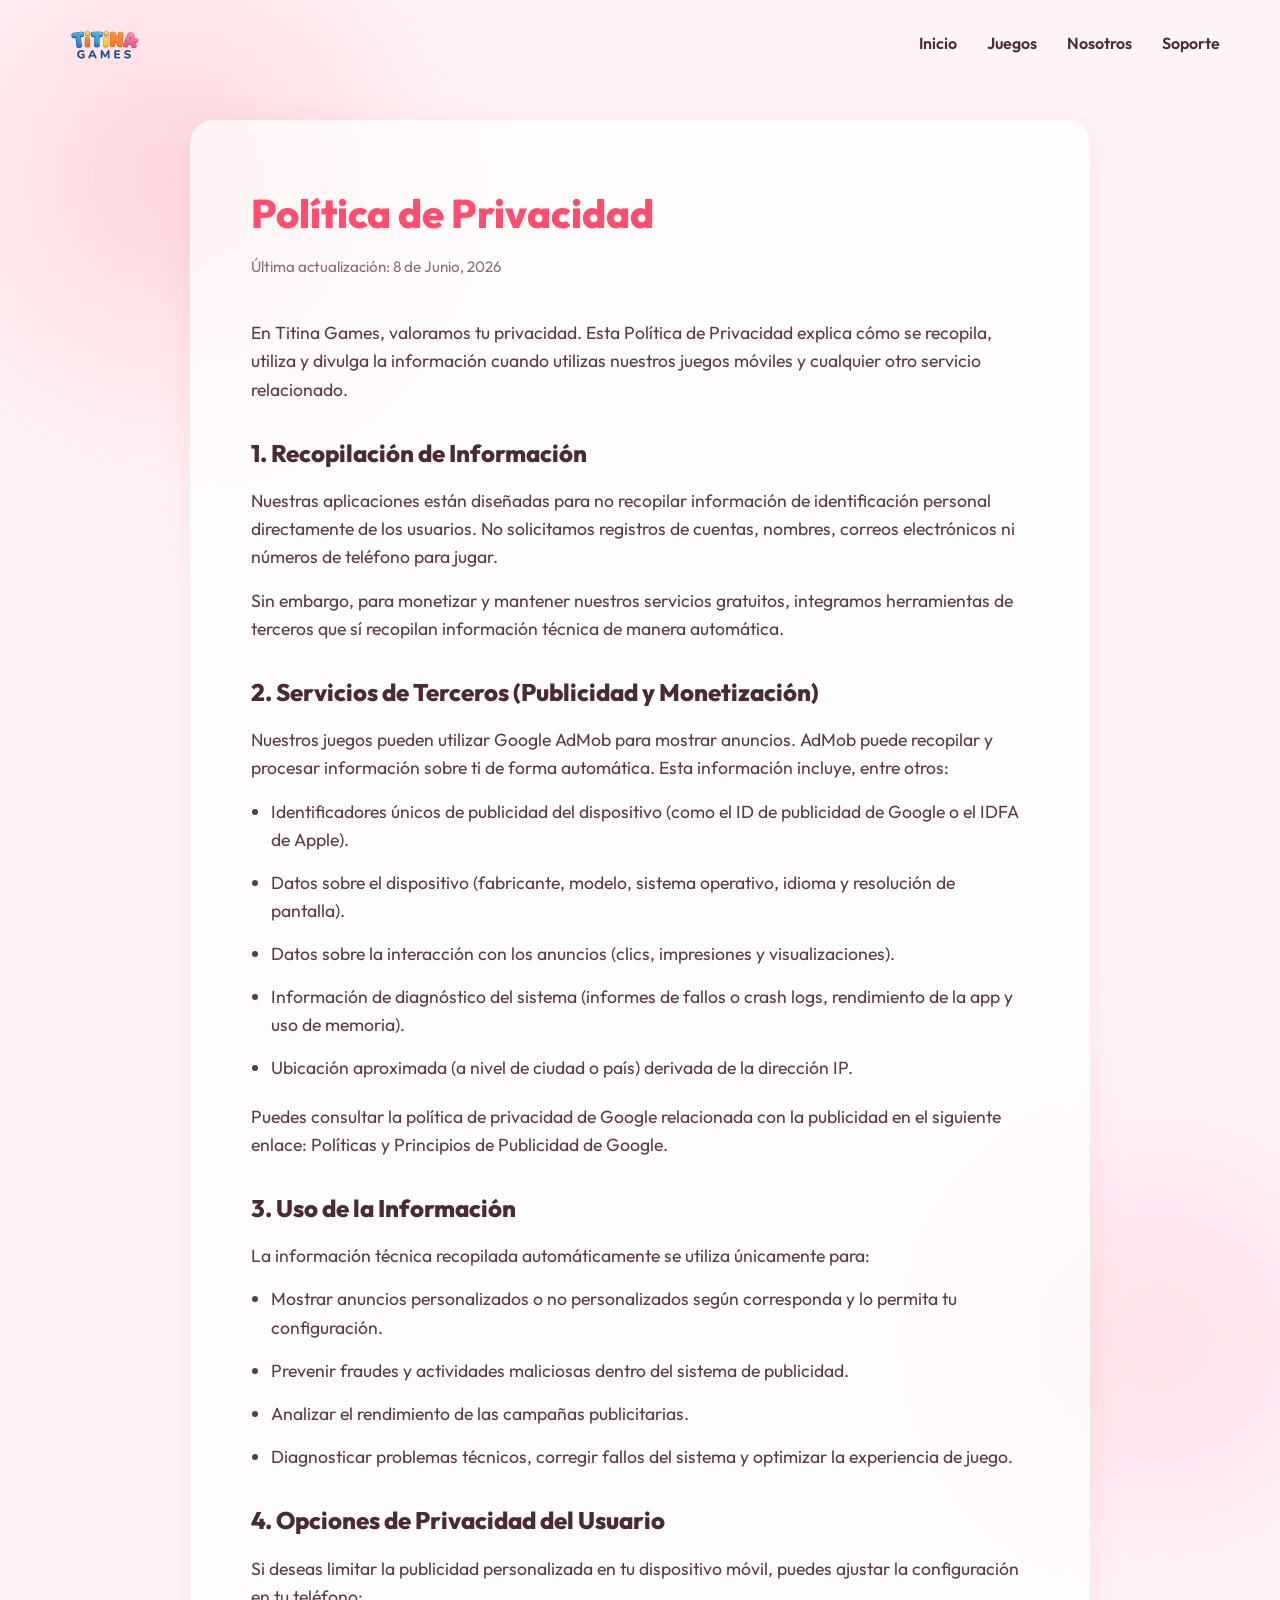
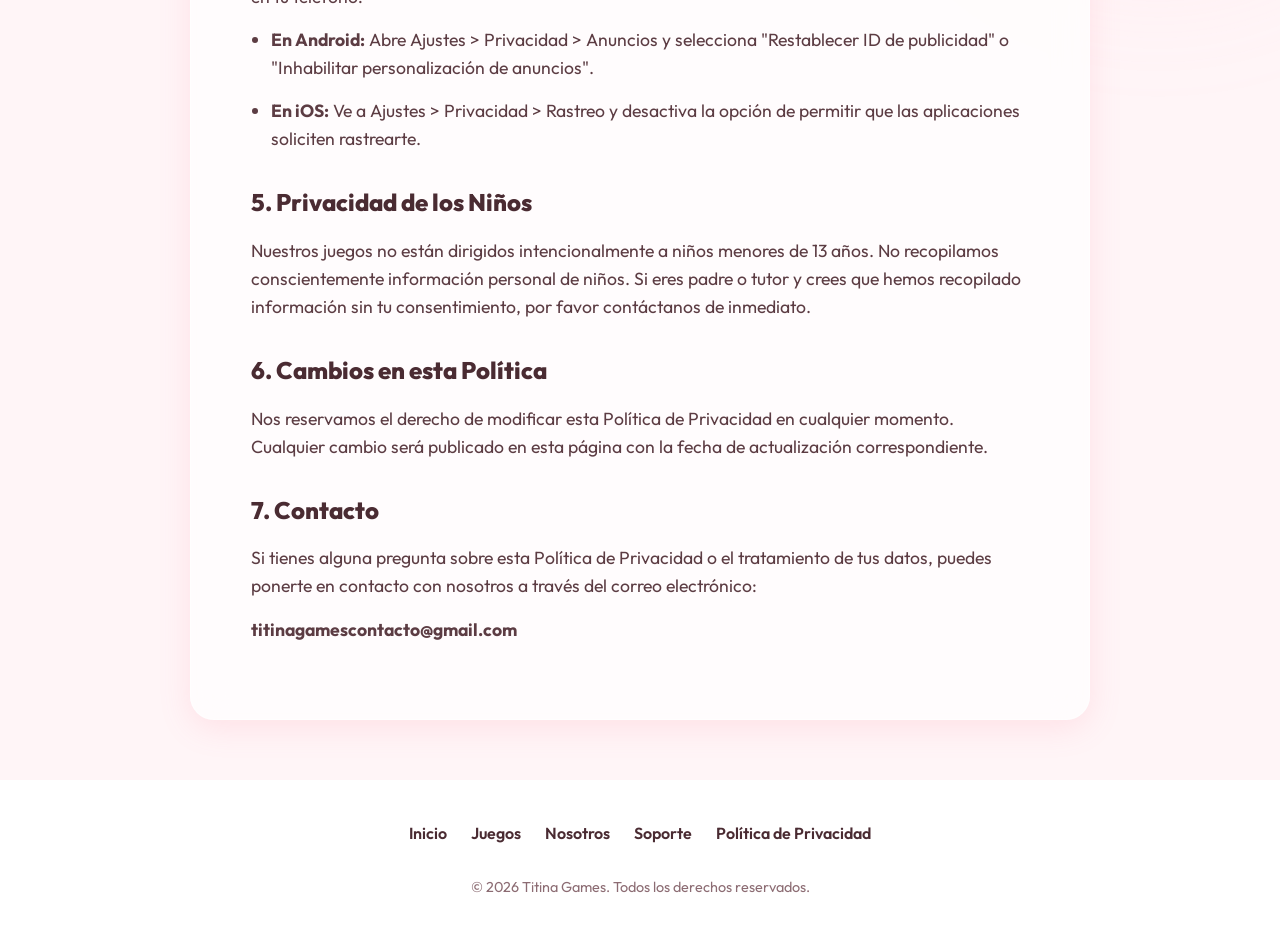
==== privacidad.html @ bc48d3d5 "Add files via upload" ====
<!DOCTYPE html>
<html lang="es">
<head>
    <meta charset="UTF-8">
    <meta name="viewport" content="width=device-width, initial-scale=1.0">
    <title>Política de Privacidad - Titina Games</title>
    
    <link rel="stylesheet" href="style.css">
    <link href="https://fonts.googleapis.com/css2?family=Outfit:wght@300;400;600;800&display=swap" rel="stylesheet">
    <style>
        .privacy-content {
            background: var(--color-glass);
            backdrop-filter: blur(16px);
            border: 1px solid var(--color-glass-border);
            padding: 60px;
            border-radius: var(--border-radius);
            box-shadow: var(--shadow-soft);
            max-width: 900px;
            margin: 120px auto 60px;
        }
        .privacy-title {
            font-size: 2.5rem;
            color: var(--color-primary-hover);
            margin-bottom: 10px;
            font-weight: 800;
        }
        .privacy-date {
            color: #8c6c73;
            margin-bottom: 40px;
            font-size: 0.95rem;
        }
        .privacy-text h3 {
            font-size: 1.5rem;
            color: var(--color-text);
            margin: 30px 0 15px;
            font-weight: 800;
        }
        .privacy-text p, .privacy-text li {
            color: #5c3c43;
            margin-bottom: 15px;
            font-size: 1.1rem;
            line-height: 1.6;
        }
        .privacy-text ul {
            padding-left: 20px;
            margin-bottom: 20px;
        }
    </style>
</head>
<body>
    <div class="bg-glow bg-glow-1"></div>
    <div class="bg-glow bg-glow-2"></div>

    <header>
        <div class="container">
            <nav>
                <div class="logo-container">
                    <img src="assets/logo.png" alt="Titina Games Logo" class="logo-img">
                </div>
                <ul class="nav-links">
                    <li><a href="index.html#inicio">Inicio</a></li>
                    <li><a href="index.html#games">Juegos</a></li>
                    <li><a href="index.html#about">Nosotros</a></li>
                    <li><a href="index.html#contact">Soporte</a></li>
                </ul>
            </nav>
        </div>
    </header>

    <main class="container">
        <div class="privacy-content">
            <h1 class="privacy-title">Política de Privacidad</h1>
            <p class="privacy-date">Última actualización: 8 de Junio, 2026</p>
            
            <div class="privacy-text">
                <p>En Titina Games, valoramos tu privacidad. Esta Política de Privacidad explica cómo se recopila, utiliza y divulga la información cuando utilizas nuestros juegos móviles y cualquier otro servicio relacionado.</p>

                <h3>1. Recopilación de Información</h3>
                <p>Nuestras aplicaciones están diseñadas para no recopilar información de identificación personal directamente de los usuarios. No solicitamos registros de cuentas, nombres, correos electrónicos ni números de teléfono para jugar.</p>
                <p>Sin embargo, para monetizar y mantener nuestros servicios gratuitos, integramos herramientas de terceros que sí recopilan información técnica de manera automática.</p>

                <h3>2. Servicios de Terceros (Publicidad y Monetización)</h3>
                <p>Nuestros juegos pueden utilizar Google AdMob para mostrar anuncios. AdMob puede recopilar y procesar información sobre ti de forma automática. Esta información incluye, entre otros:</p>
                <ul>
                    <li>Identificadores únicos de publicidad del dispositivo (como el ID de publicidad de Google o el IDFA de Apple).</li>
                    <li>Datos sobre el dispositivo (fabricante, modelo, sistema operativo, idioma y resolución de pantalla).</li>
                    <li>Datos sobre la interacción con los anuncios (clics, impresiones y visualizaciones).</li>
                    <li>Información de diagnóstico del sistema (informes de fallos o crash logs, rendimiento de la app y uso de memoria).</li>
                    <li>Ubicación aproximada (a nivel de ciudad o país) derivada de la dirección IP.</li>
                </ul>
                <p>Puedes consultar la política de privacidad de Google relacionada con la publicidad en el siguiente enlace: Políticas y Principios de Publicidad de Google.</p>

                <h3>3. Uso de la Información</h3>
                <p>La información técnica recopilada automáticamente se utiliza únicamente para:</p>
                <ul>
                    <li>Mostrar anuncios personalizados o no personalizados según corresponda y lo permita tu configuración.</li>
                    <li>Prevenir fraudes y actividades maliciosas dentro del sistema de publicidad.</li>
                    <li>Analizar el rendimiento de las campañas publicitarias.</li>
                    <li>Diagnosticar problemas técnicos, corregir fallos del sistema y optimizar la experiencia de juego.</li>
                </ul>

                <h3>4. Opciones de Privacidad del Usuario</h3>
                <p>Si deseas limitar la publicidad personalizada en tu dispositivo móvil, puedes ajustar la configuración en tu teléfono:</p>
                <ul>
                    <li><strong>En Android:</strong> Abre Ajustes > Privacidad > Anuncios y selecciona "Restablecer ID de publicidad" o "Inhabilitar personalización de anuncios".</li>
                    <li><strong>En iOS:</strong> Ve a Ajustes > Privacidad > Rastreo y desactiva la opción de permitir que las aplicaciones soliciten rastrearte.</li>
                </ul>

                <h3>5. Privacidad de los Niños</h3>
                <p>Nuestros juegos no están dirigidos intencionalmente a niños menores de 13 años. No recopilamos conscientemente información personal de niños. Si eres padre o tutor y crees que hemos recopilado información sin tu consentimiento, por favor contáctanos de inmediato.</p>

                <h3>6. Cambios en esta Política</h3>
                <p>Nos reservamos el derecho de modificar esta Política de Privacidad en cualquier momento. Cualquier cambio será publicado en esta página con la fecha de actualización correspondiente.</p>

                <h3>7. Contacto</h3>
                <p>Si tienes alguna pregunta sobre esta Política de Privacidad o el tratamiento de tus datos, puedes ponerte en contacto con nosotros a través del correo electrónico:</p>
                <p><strong>titinagamescontacto@gmail.com</strong></p>
            </div>
        </div>
    </main>

    <footer>
        <div class="container footer-content">
            <div class="footer-links">
                <a href="index.html#inicio">Inicio</a>
                <a href="index.html#games">Juegos</a>
                <a href="index.html#about">Nosotros</a>
                <a href="index.html#contact">Soporte</a>
                <a href="privacidad.html">Política de Privacidad</a>
            </div>
            <p>&copy; 2026 Titina Games. Todos los derechos reservados.</p>
        </div>
    </footer>
</body>
</html>
---- style.css ----
:root {
    --color-bg: #fff5f7;
    --color-text: #4a2b32;
    --color-primary: #ff758f;
    --color-primary-hover: #ff4d6d;
    --color-accent: #ffb3c1;
    --color-white: #ffffff;
    --color-glass: rgba(255, 255, 255, 0.7);
    --color-glass-border: rgba(255, 255, 255, 0.4);
    
    --shadow-soft: 0 8px 32px rgba(255, 117, 143, 0.15);
    --shadow-hover: 0 12px 48px rgba(255, 117, 143, 0.25);
    
    --transition: all 0.3s cubic-bezier(0.25, 0.8, 0.25, 1);
    --border-radius: 24px;
}

* {
    margin: 0;
    padding: 0;
    box-sizing: border-box;
}

body {
    font-family: 'Outfit', sans-serif;
    background-color: var(--color-bg);
    color: var(--color-text);
    line-height: 1.6;
    overflow-x: hidden;
    position: relative;
}

html {
    scroll-behavior: smooth;
}

/* Background glows */
.bg-glow {
    position: absolute;
    border-radius: 50%;
    filter: blur(80px);
    z-index: -1;
    opacity: 0.6;
}
.bg-glow-1 {
    width: 600px;
    height: 600px;
    background: radial-gradient(circle, #ffb3c1 0%, transparent 70%);
    top: -10%;
    left: -10%;
}
.bg-glow-2 {
    width: 500px;
    height: 500px;
    background: radial-gradient(circle, #ffc2d1 0%, transparent 70%);
    top: 40%;
    right: -10%;
}
.bg-glow-3 {
    width: 700px;
    height: 700px;
    background: radial-gradient(circle, #ffe5ec 0%, transparent 70%);
    bottom: -10%;
    left: 20%;
}

.container {
    max-width: 1200px;
    margin: 0 auto;
    padding: 0 20px;
}

/* Header */
header {
    position: fixed;
    top: 0;
    left: 0;
    width: 100%;
    padding: 20px 0;
    z-index: 1000;
    transition: var(--transition);
}

header.scrolled {
    background: rgba(255, 255, 255, 0.85);
    backdrop-filter: blur(12px);
    -webkit-backdrop-filter: blur(12px);
    box-shadow: 0 4px 30px rgba(0, 0, 0, 0.05);
    padding: 15px 0;
}

nav {
    display: flex;
    justify-content: space-between;
    align-items: center;
}

.logo-container {
    display: flex;
    align-items: center;
    gap: 12px;
}

.logo-img {
    width: auto;
    height: 48px;
    object-fit: contain;
}

.logo-text {
    font-size: 1.5rem;
    font-weight: 800;
    color: var(--color-primary-hover);
    letter-spacing: -0.5px;
}

.nav-links {
    display: flex;
    list-style: none;
    gap: 30px;
}

.nav-links a {
    text-decoration: none;
    color: var(--color-text);
    font-weight: 600;
    transition: var(--transition);
    position: relative;
}

.nav-links a:hover, .nav-links a.active {
    color: var(--color-primary);
}

.nav-links a::after {
    content: '';
    position: absolute;
    width: 0;
    height: 3px;
    bottom: -6px;
    left: 0;
    background: var(--color-primary);
    border-radius: 2px;
    transition: var(--transition);
}

.nav-links a:hover::after, .nav-links a.active::after {
    width: 100%;
}

/* Hero Section */
.hero {
    min-height: 100vh;
    display: flex;
    align-items: center;
    justify-content: center;
    text-align: center;
    padding-top: 80px;
}

.hero-title {
    font-size: 4.5rem;
    font-weight: 800;
    line-height: 1.1;
    margin-bottom: 24px;
    color: var(--color-text);
}

.highlight-text {
    background: linear-gradient(135deg, var(--color-primary-hover), var(--color-primary));
    -webkit-background-clip: text;
    -webkit-text-fill-color: transparent;
}

.hero-subtitle {
    font-size: 1.25rem;
    max-width: 600px;
    margin: 0 auto 40px;
    color: #6d4c53;
}

.btn-primary {
    display: inline-block;
    padding: 16px 40px;
    background: linear-gradient(135deg, var(--color-primary), var(--color-primary-hover));
    color: var(--color-white);
    text-decoration: none;
    font-weight: 800;
    font-size: 1.1rem;
    border-radius: 50px;
    box-shadow: 0 8px 24px rgba(255, 77, 109, 0.3);
    transition: var(--transition);
    border: 2px solid transparent;
}

.btn-primary:hover {
    transform: translateY(-3px);
    box-shadow: 0 12px 32px rgba(255, 77, 109, 0.4);
}

/* Sections Common */
section {
    padding: 100px 0;
}

.section-header {
    text-align: center;
    margin-bottom: 60px;
}

.section-title {
    font-size: 3rem;
    font-weight: 800;
    margin-bottom: 16px;
    color: var(--color-primary-hover);
}

.section-subtitle {
    font-size: 1.2rem;
    color: #6d4c53;
}

/* Game Card */
.game-card {
    background: var(--color-glass);
    backdrop-filter: blur(16px);
    -webkit-backdrop-filter: blur(16px);
    border: 1px solid var(--color-glass-border);
    border-radius: var(--border-radius);
    overflow: hidden;
    box-shadow: var(--shadow-soft);
    transition: var(--transition);
    max-width: 900px;
    margin: 0 auto;
}

.game-card:hover {
    transform: translateY(-10px);
    box-shadow: var(--shadow-hover);
}

.game-banner-wrapper {
    position: relative;
    width: 100%;
    height: 350px;
    overflow: hidden;
}

.game-banner {
    width: 100%;
    height: 100%;
    object-fit: cover;
    transition: transform 0.5s ease;
}

.game-card:hover .game-banner {
    transform: scale(1.05);
}

.game-banner-overlay {
    position: absolute;
    bottom: 0;
    left: 0;
    width: 100%;
    height: 50%;
    background: linear-gradient(to top, rgba(255, 245, 247, 1), transparent);
}

.game-card-content {
    padding: 40px;
    position: relative;
    top: -40px;
}

.game-header {
    display: flex;
    align-items: center;
    gap: 20px;
    margin-bottom: 24px;
}

.game-icon-img {
    width: 100px;
    height: 100px;
    border-radius: 24px;
    box-shadow: 0 10px 20px rgba(0,0,0,0.1);
    object-fit: cover;
    border: 4px solid var(--color-white);
}

.game-title {
    font-size: 2rem;
    font-weight: 800;
    color: var(--color-text);
}

.game-studio-label {
    display: inline-block;
    background: var(--color-accent);
    color: var(--color-white);
    padding: 4px 12px;
    border-radius: 20px;
    font-size: 0.85rem;
    font-weight: 600;
    margin-top: 8px;
}

.game-description {
    font-size: 1.1rem;
    color: #5c3c43;
    margin-bottom: 30px;
}

/* Coming Soon Badge */
.coming-soon-badge {
    position: absolute;
    top: 20px;
    right: 20px;
    background: linear-gradient(135deg, var(--color-primary-hover), var(--color-primary));
    color: var(--color-white);
    padding: 8px 20px;
    border-radius: 50px;
    font-weight: 800;
    font-size: 0.9rem;
    letter-spacing: 1px;
    box-shadow: 0 4px 15px rgba(255, 77, 109, 0.4);
    z-index: 10;
    animation: bounce 2s infinite;
}

@keyframes bounce {
    0%, 20%, 50%, 80%, 100% { transform: translateY(0); }
    40% { transform: translateY(-10px); }
    60% { transform: translateY(-5px); }
}

/* Coming Soon Info */
.coming-soon-info {
    margin-top: 20px;
    padding-top: 20px;
    border-top: 1px solid var(--color-glass-border);
}

.status-indicator {
    display: flex;
    align-items: center;
    gap: 10px;
    font-weight: 600;
    color: var(--color-primary-hover);
    margin-bottom: 15px;
    font-size: 1.1rem;
}

.pulse {
    display: block;
    width: 12px;
    height: 12px;
    background-color: #ff3366;
    border-radius: 50%;
    box-shadow: 0 0 0 0 rgba(255, 51, 102, 0.7);
    animation: pulse-animation 2s infinite;
}

@keyframes pulse-animation {
    0% { transform: scale(0.95); box-shadow: 0 0 0 0 rgba(255, 51, 102, 0.7); }
    70% { transform: scale(1); box-shadow: 0 0 0 10px rgba(255, 51, 102, 0); }
    100% { transform: scale(0.95); box-shadow: 0 0 0 0 rgba(255, 51, 102, 0); }
}

.progress-bar-container {
    width: 100%;
    height: 12px;
    background-color: rgba(255, 117, 143, 0.15);
    border-radius: 10px;
    overflow: hidden;
}

.progress-bar {
    height: 100%;
    width: 65%; /* Representing development progress */
    background: linear-gradient(90deg, var(--color-primary), #ff99ac);
    border-radius: 10px;
    position: relative;
    overflow: hidden;
}

.progress-bar::after {
    content: '';
    position: absolute;
    top: 0;
    left: 0;
    bottom: 0;
    right: 0;
    background: linear-gradient(
        45deg,
        rgba(255, 255, 255, 0.2) 25%,
        transparent 25%,
        transparent 50%,
        rgba(255, 255, 255, 0.2) 50%,
        rgba(255, 255, 255, 0.2) 75%,
        transparent 75%,
        transparent
    );
    background-size: 20px 20px;
    animation: progress-stripes 2s linear infinite;
}

@keyframes progress-stripes {
    from { background-position: 20px 0; }
    to { background-position: 0 0; }
}

/* About Section */
.about-content {
    background: var(--color-glass);
    backdrop-filter: blur(16px);
    border: 1px solid var(--color-glass-border);
    padding: 60px;
    border-radius: var(--border-radius);
    text-align: center;
    max-width: 800px;
    margin: 0 auto;
    box-shadow: var(--shadow-soft);
}

.about-text {
    font-size: 1.2rem;
    color: #5c3c43;
}

.about-logo-wrapper {
    margin-bottom: 24px;
}

.about-logo {
    height: 80px;
    width: auto;
    object-fit: contain;
}

.stats-divider {
    height: 1px;
    background: var(--color-glass-border);
    margin: 40px 0;
    width: 100%;
}

.stats-container {
    display: flex;
    justify-content: space-around;
    align-items: center;
    flex-wrap: wrap;
    gap: 30px;
}

.stat-item {
    display: flex;
    flex-direction: column;
    align-items: center;
    gap: 8px;
}

.stat-number {
    font-size: 3.5rem;
    font-weight: 800;
    color: var(--color-primary);
    line-height: 1;
}

.stat-label {
    font-size: 0.85rem;
    font-weight: 600;
    color: var(--color-text);
    letter-spacing: 1px;
    text-transform: uppercase;
}

/* Contact Section */
.contact-card {
    background: #110a14;
    color: #ffffff;
    border: 1px solid rgba(255, 255, 255, 0.1);
    padding: 60px;
    border-radius: var(--border-radius);
    text-align: center;
    max-width: 800px;
    margin: 0 auto;
    box-shadow: 0 20px 40px rgba(0, 0, 0, 0.2);
}

.contact-title {
    font-size: 2.5rem;
    font-weight: 800;
    margin-bottom: 20px;
    color: #ffffff;
}

.contact-text {
    font-size: 1.1rem;
    color: rgba(255, 255, 255, 0.7);
    margin-bottom: 40px;
    max-width: 600px;
    margin-left: auto;
    margin-right: auto;
}

.contact-btn {
    display: inline-flex;
    align-items: center;
    justify-content: center;
    gap: 12px;
    padding: 16px 32px;
    background: rgba(255, 255, 255, 0.05);
    border: 1px solid rgba(255, 255, 255, 0.1);
    color: #ffffff;
    text-decoration: none;
    border-radius: 12px;
    font-weight: 600;
    font-size: 1.1rem;
    transition: var(--transition);
}

.contact-btn:hover {
    background: rgba(255, 255, 255, 0.1);
    border-color: rgba(255, 255, 255, 0.2);
    transform: translateY(-2px);
}

.mail-icon {
    color: var(--color-primary);
}

/* Footer */
footer {
    background: var(--color-white);
    padding: 40px 0;
    border-top: 1px solid var(--color-glass-border);
}

.footer-content {
    display: flex;
    flex-direction: column;
    justify-content: center;
    align-items: center;
    gap: 30px;
}

.footer-links {
    display: flex;
    gap: 24px;
    flex-wrap: wrap;
    justify-content: center;
}

.footer-links a {
    color: var(--color-text);
    text-decoration: none;
    font-weight: 600;
    transition: var(--transition);
}

.footer-links a:hover {
    color: var(--color-primary);
}

footer p {
    color: #8c6c73;
    font-size: 0.9rem;
}

/* Responsive */
@media (max-width: 768px) {
    .hero-title {
        font-size: 3rem;
    }
    
    .nav-links {
        display: none; /* In a real app, add a hamburger menu */
    }
    
    .game-banner-wrapper {
        height: 200px;
    }
    
    .game-card-content {
        padding: 20px;
        top: -20px;
    }
    
    .game-icon-img {
        width: 80px;
        height: 80px;
    }
    
    .game-title {
        font-size: 1.5rem;
    }
    
    .store-buttons {
        flex-direction: column;
    }
}
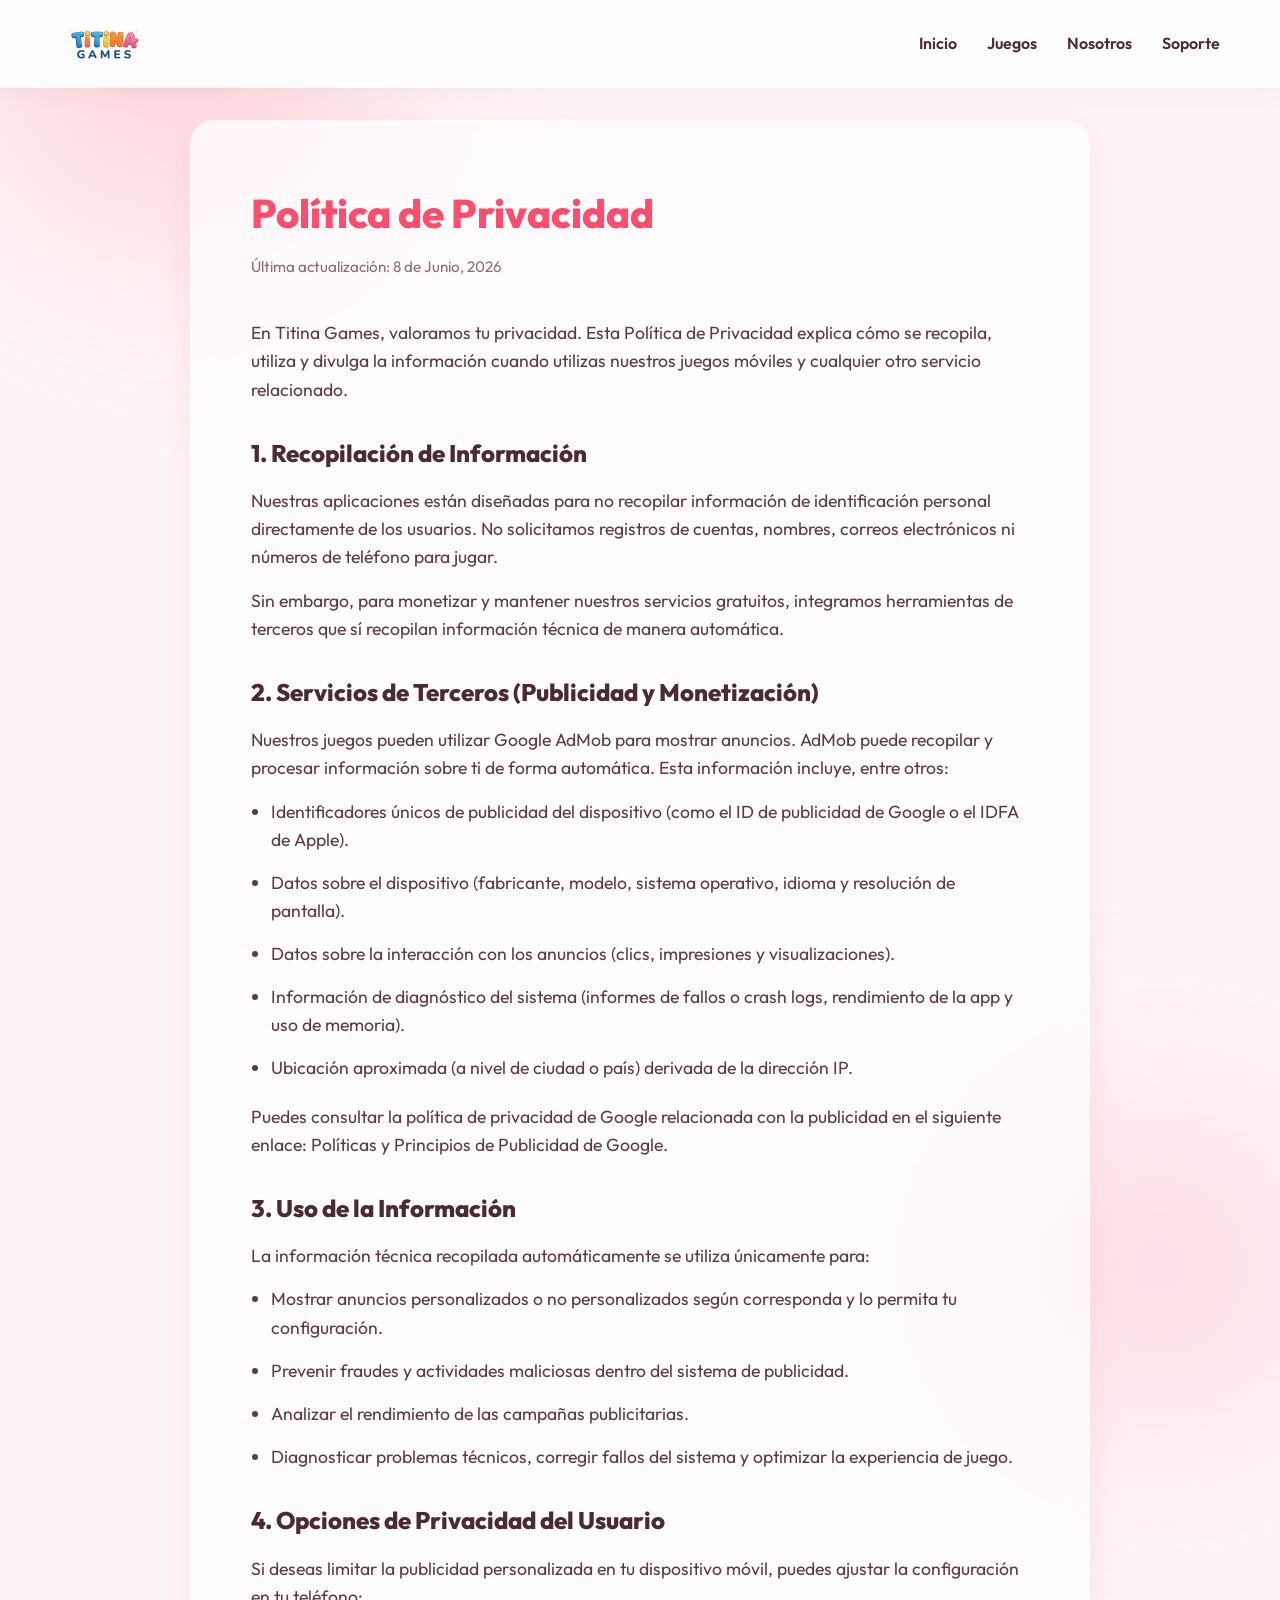
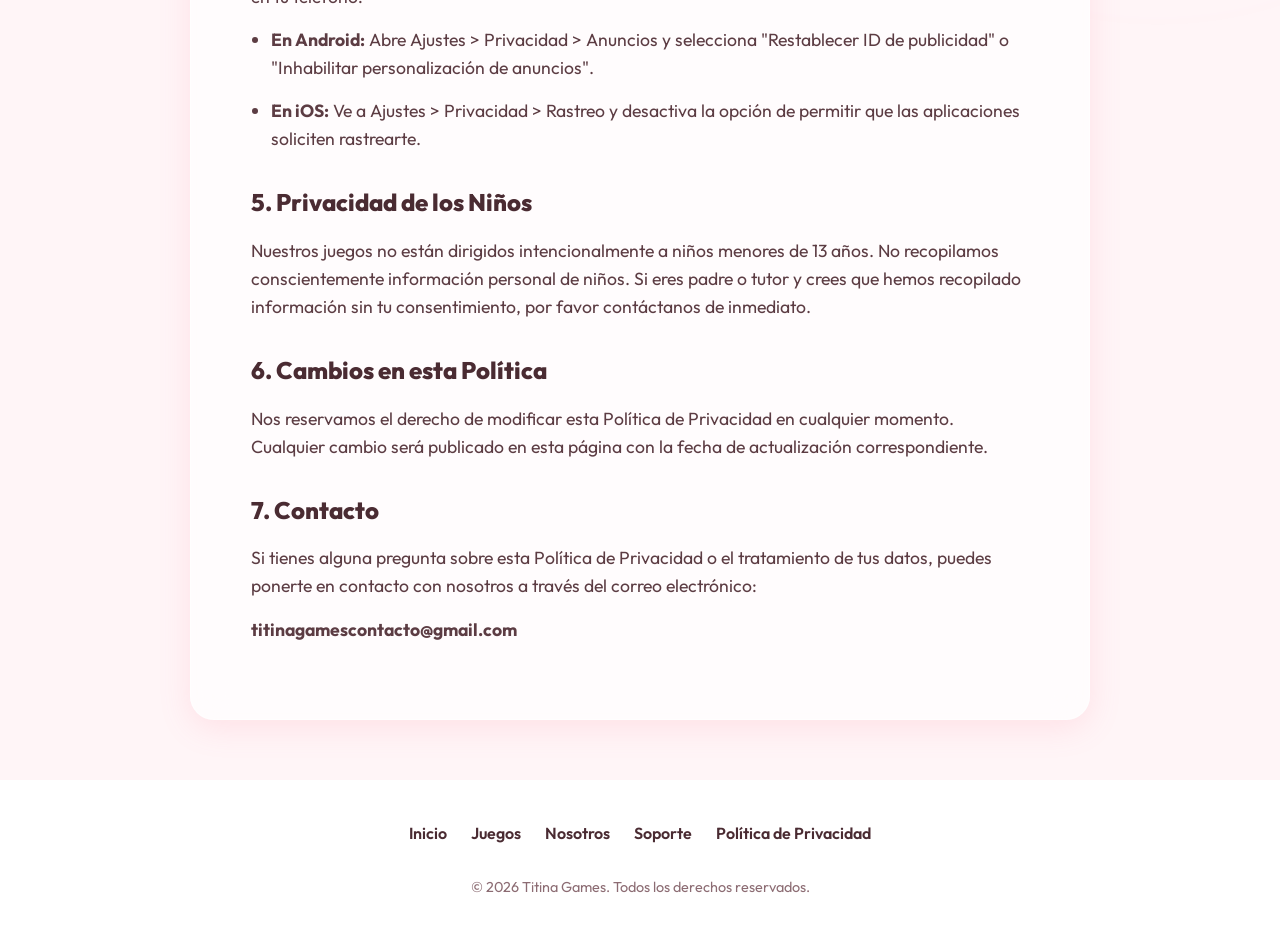
==== commit 16c7b2e5: "Add files via upload" ====
--- a/privacidad.html
+++ b/privacidad.html
@@ -5,7 +5,7 @@
     <meta name="viewport" content="width=device-width, initial-scale=1.0">
     <title>Política de Privacidad - Titina Games</title>
     
-    <link rel="stylesheet" href="style.css">
+    <link rel="stylesheet" href="style.css?v=1.7">
     <link href="https://fonts.googleapis.com/css2?family=Outfit:wght@300;400;600;800&display=swap" rel="stylesheet">
     <style>
         .privacy-content {
@@ -45,11 +45,51 @@
             padding-left: 20px;
             margin-bottom: 20px;
         }
+        @media (max-width: 768px) {
+            .privacy-content {
+                padding: 40px 24px;
+                margin: 100px auto 40px;
+            }
+            .privacy-title {
+                font-size: 2rem;
+            }
+            .privacy-text h3 {
+                font-size: 1.3rem;
+                margin: 24px 0 12px;
+            }
+            .privacy-text p, .privacy-text li {
+                font-size: 1rem;
+            }
+        }
+        @media (max-width: 480px) {
+            .privacy-content {
+                padding: 30px 16px;
+                margin: 90px auto 30px;
+            }
+            .privacy-title {
+                font-size: 1.7rem;
+            }
+        }
+
+        /* Asegurar que la cabecera fija tenga fondo desde el inicio para evitar superposiciones con el texto al deslizar */
+        header {
+            position: fixed !important;
+            background: rgba(255, 255, 255, 0.9) !important;
+            backdrop-filter: blur(12px) !important;
+            -webkit-backdrop-filter: blur(12px) !important;
+            box-shadow: 0 4px 30px rgba(0, 0, 0, 0.05) !important;
+        }
+        header.scrolled {
+            background: rgba(255, 255, 255, 0.9) !important;
+            box-shadow: 0 4px 30px rgba(0, 0, 0, 0.08) !important;
+        }
     </style>
 </head>
 <body>
-    <div class="bg-glow bg-glow-1"></div>
-    <div class="bg-glow bg-glow-2"></div>
+    <div class="bg-wrapper">
+        <div class="bg-glow bg-glow-1"></div>
+        <div class="bg-glow bg-glow-2"></div>
+    </div>
 
     <header>
         <div class="container">
@@ -57,6 +97,11 @@
                 <div class="logo-container">
                     <img src="assets/logo.png" alt="Titina Games Logo" class="logo-img">
                 </div>
+                <button class="menu-toggle" id="mobile-menu-toggle" aria-label="Abrir menú de navegación">
+                    <span class="bar"></span>
+                    <span class="bar"></span>
+                    <span class="bar"></span>
+                </button>
                 <ul class="nav-links">
                     <li><a href="index.html#inicio">Inicio</a></li>
                     <li><a href="index.html#games">Juegos</a></li>
@@ -131,5 +176,7 @@
             <p>&copy; 2026 Titina Games. Todos los derechos reservados.</p>
         </div>
     </footer>
+
+    <script src="script.js?v=1.7"></script>
 </body>
 </html>
--- a/style.css
+++ b/style.css
@@ -26,15 +26,27 @@
     background-color: var(--color-bg);
     color: var(--color-text);
     line-height: 1.6;
+    position: relative;
     overflow-x: hidden;
-    position: relative;
 }
 
 html {
     scroll-behavior: smooth;
+    overflow-x: hidden;
 }
 
 /* Background glows */
+.bg-wrapper {
+    position: absolute;
+    top: 0;
+    left: 0;
+    width: 100%;
+    height: 100%;
+    overflow: hidden;
+    z-index: -1;
+    pointer-events: none;
+}
+
 .bg-glow {
     position: absolute;
     border-radius: 50%;
@@ -67,7 +79,8 @@
 .container {
     max-width: 1200px;
     margin: 0 auto;
-    padding: 0 20px;
+    padding-left: 20px;
+    padding-right: 20px;
 }
 
 /* Header */
@@ -152,10 +165,15 @@
 .hero {
     min-height: 100vh;
     display: flex;
-    align-items: center;
-    justify-content: center;
+    flex-direction: column;
+    padding-top: 120px;
+    padding-bottom: 60px;
     text-align: center;
-    padding-top: 80px;
+}
+
+.hero > .container {
+    margin: auto;
+    width: 100%;
 }
 
 .hero-title {
@@ -200,7 +218,8 @@
 
 /* Sections Common */
 section {
-    padding: 100px 0;
+    padding-top: 100px;
+    padding-bottom: 100px;
 }
 
 .section-header {
@@ -269,7 +288,8 @@
 .game-card-content {
     padding: 40px;
     position: relative;
-    top: -40px;
+    margin-top: -40px;
+    z-index: 2;
 }
 
 .game-header {
@@ -568,23 +588,124 @@
     font-size: 0.9rem;
 }
 
+/* Base Hamburger & Mobile Nav Styles */
+body.menu-open {
+    overflow: hidden;
+}
+
+.menu-toggle {
+    display: none;
+    flex-direction: column;
+    justify-content: space-between;
+    width: 28px;
+    height: 18px;
+    background: transparent;
+    border: none;
+    cursor: pointer;
+    padding: 0;
+    z-index: 1001;
+}
+
+.menu-toggle .bar {
+    width: 100%;
+    height: 3px;
+    background-color: var(--color-text);
+    border-radius: 3px;
+    transition: all 0.3s ease-in-out;
+    transform-origin: center;
+}
+
 /* Responsive */
 @media (max-width: 768px) {
+    .menu-toggle {
+        display: flex;
+    }
+    
+    .menu-toggle.active .bar:nth-child(1) {
+        transform: translateY(7px) rotate(45deg);
+        background-color: var(--color-primary-hover);
+    }
+    
+    .menu-toggle.active .bar:nth-child(2) {
+        opacity: 0;
+    }
+    
+    .menu-toggle.active .bar:nth-child(3) {
+        transform: translateY(-8px) rotate(-45deg);
+        background-color: var(--color-primary-hover);
+    }
+
+    .nav-links {
+        position: fixed;
+        top: 0;
+        right: 0;
+        width: 280px;
+        max-width: 80%;
+        height: 100vh;
+        background: rgba(255, 245, 247, 0.95);
+        backdrop-filter: blur(20px);
+        -webkit-backdrop-filter: blur(20px);
+        border-left: 1px solid var(--color-glass-border);
+        flex-direction: column;
+        justify-content: flex-start;
+        align-items: center;
+        padding: 100px 30px 40px;
+        gap: 30px;
+        box-shadow: -10px 0 30px rgba(255, 117, 143, 0.1);
+        transform: translateX(100%);
+        transition: transform 0.4s cubic-bezier(0.25, 0.8, 0.25, 1);
+        z-index: 1000;
+    }
+
+    .nav-links.active {
+        transform: translateX(0);
+    }
+    
+    .nav-links a {
+        font-size: 1.2rem;
+    }
+
+    .nav-links a::after {
+        display: none; /* Hide hover lines on mobile */
+    }
+
+    section {
+        padding-top: 60px;
+        padding-bottom: 60px;
+    }
+
+    .hero {
+        min-height: calc(100vh - 80px);
+        padding-top: 100px;
+        padding-bottom: 40px;
+    }
+
     .hero-title {
-        font-size: 3rem;
-    }
-    
-    .nav-links {
-        display: none; /* In a real app, add a hamburger menu */
+        font-size: 2.8rem;
+    }
+    
+    .hero-subtitle {
+        font-size: 1.1rem;
+        margin-bottom: 30px;
+    }
+
+    .section-title {
+        font-size: 2.2rem;
+        margin-bottom: 12px;
+    }
+
+    .section-header {
+        margin-bottom: 40px;
     }
     
     .game-banner-wrapper {
-        height: 200px;
+        height: 220px;
     }
     
     .game-card-content {
-        padding: 20px;
-        top: -20px;
+        padding: 30px 24px;
+        margin-top: -30px;
+        z-index: 2;
     }
     
     .game-icon-img {
@@ -593,10 +714,95 @@
     }
     
     .game-title {
-        font-size: 1.5rem;
-    }
-    
+        font-size: 1.6rem;
+    }
+
+    .about-content, .contact-card {
+        padding: 40px 24px;
+    }
+
+    .stats-container {
+        gap: 20px;
+    }
+
+    .stat-number {
+        font-size: 2.8rem;
+    }
+
+    .contact-title {
+        font-size: 1.8rem;
+    }
+
+    .contact-text {
+        margin-bottom: 30px;
+    }
+
+    .contact-btn {
+        padding: 14px 24px;
+        font-size: 1rem;
+    }
+
     .store-buttons {
         flex-direction: column;
     }
 }
+
+@media (max-width: 480px) {
+    .hero-title {
+        font-size: 2.2rem;
+    }
+
+    .hero-subtitle {
+        font-size: 1rem;
+    }
+
+    .btn-primary {
+        padding: 14px 32px;
+        font-size: 1rem;
+    }
+
+    .section-title {
+        font-size: 1.8rem;
+    }
+
+    .game-banner-wrapper {
+        height: 180px;
+    }
+
+    .game-card-content {
+        padding: 20px 16px;
+        margin-top: -20px;
+        z-index: 2;
+    }
+
+    .about-content, .contact-card {
+        padding: 30px 16px;
+    }
+
+    .stats-container {
+        flex-direction: column;
+        gap: 24px;
+    }
+
+    .stat-item {
+        gap: 4px;
+    }
+
+    .contact-title {
+        font-size: 1.5rem;
+    }
+
+    .contact-btn {
+        width: 100%;
+        padding: 12px 16px;
+        font-size: 0.85rem;
+        gap: 8px;
+        word-break: break-all;
+    }
+
+    .contact-btn svg {
+        width: 16px;
+        height: 16px;
+        flex-shrink: 0;
+    }
+}
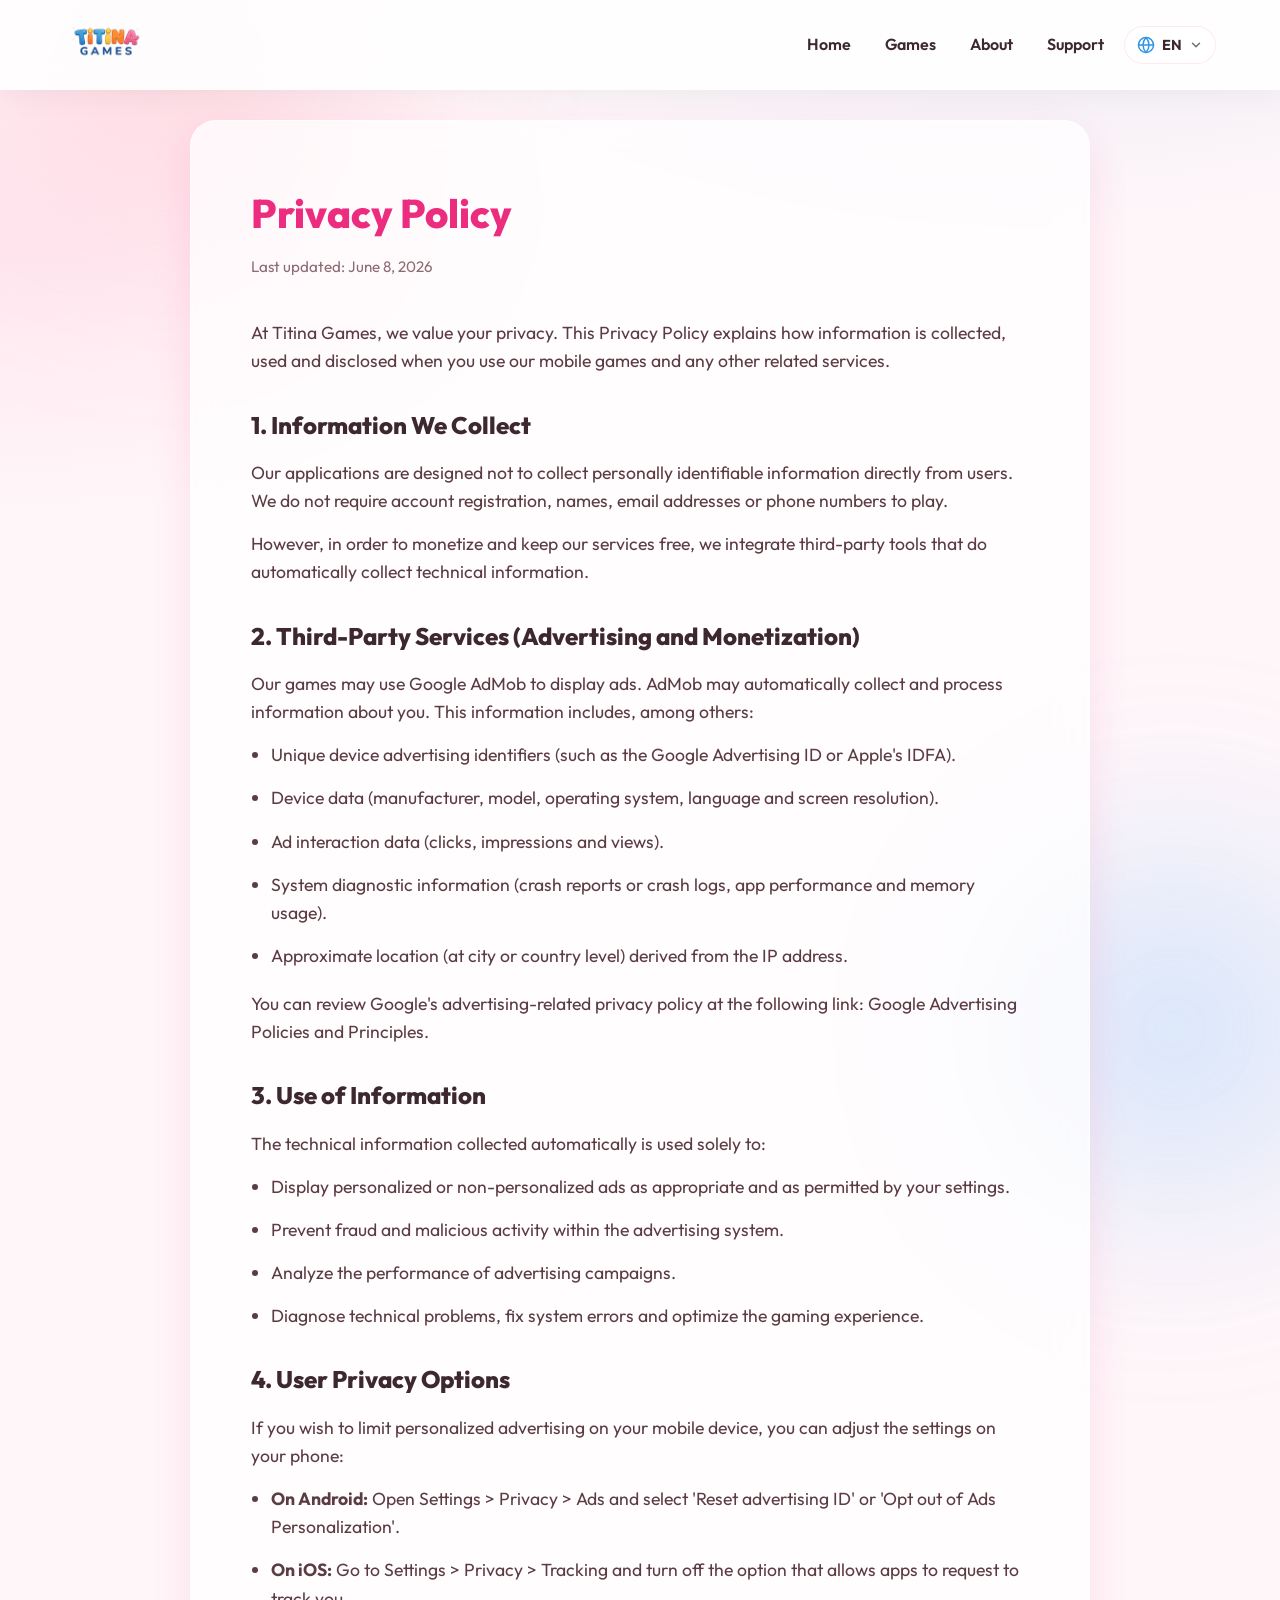
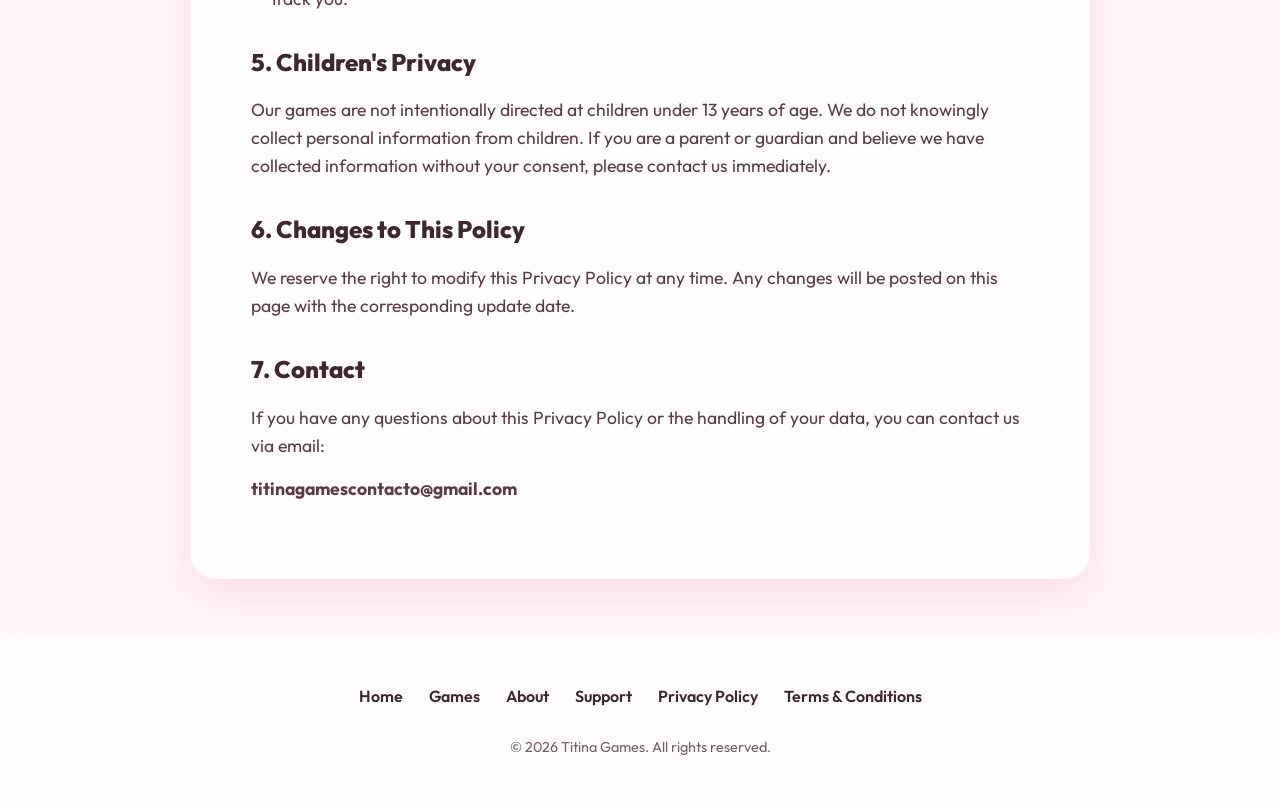
==== commit 2a3ccdb2: "Add files via upload" ====
--- a/privacidad.html
+++ b/privacidad.html
@@ -5,8 +5,10 @@
     <meta name="viewport" content="width=device-width, initial-scale=1.0">
     <title>Política de Privacidad - Titina Games</title>
     
-    <link rel="stylesheet" href="style.css?v=1.7">
-    <link href="https://fonts.googleapis.com/css2?family=Outfit:wght@300;400;600;800&display=swap" rel="stylesheet">
+    <link rel="stylesheet" href="style.css?v=2.0">
+    <link rel="preconnect" href="https://fonts.googleapis.com">
+    <link rel="preconnect" href="https://fonts.gstatic.com" crossorigin>
+    <link href="https://fonts.googleapis.com/css2?family=Outfit:wght@300;400;500;600;700;800;900&display=swap" rel="stylesheet">
     <style>
         .privacy-content {
             background: var(--color-glass);
@@ -95,70 +97,80 @@
         <div class="container">
             <nav>
                 <div class="logo-container">
-                    <img src="assets/logo.png" alt="Titina Games Logo" class="logo-img">
+                    <a href="index.html"><img src="assets/logo.png" alt="Titina Games Logo" class="logo-img"></a>
                 </div>
-                <button class="menu-toggle" id="mobile-menu-toggle" aria-label="Abrir menú de navegación">
-                    <span class="bar"></span>
-                    <span class="bar"></span>
-                    <span class="bar"></span>
-                </button>
                 <ul class="nav-links">
-                    <li><a href="index.html#inicio">Inicio</a></li>
-                    <li><a href="index.html#games">Juegos</a></li>
-                    <li><a href="index.html#about">Nosotros</a></li>
-                    <li><a href="index.html#contact">Soporte</a></li>
+                    <li><a href="index.html#inicio" data-i18n="nav.home">Inicio</a></li>
+                    <li><a href="index.html#games" data-i18n="nav.games">Juegos</a></li>
+                    <li><a href="index.html#about" data-i18n="nav.about">Nosotros</a></li>
+                    <li><a href="index.html#contact" data-i18n="footer.support">Soporte</a></li>
                 </ul>
+                <div class="nav-actions">
+                    <div class="lang-switcher" id="lang-switcher">
+                        <button class="lang-btn" id="lang-toggle" aria-haspopup="listbox" aria-expanded="false" data-i18n-aria="lang.label" aria-label="Cambiar idioma">
+                            <svg class="lang-globe" xmlns="http://www.w3.org/2000/svg" viewBox="0 0 24 24" fill="none" stroke="currentColor" stroke-width="2" stroke-linecap="round" stroke-linejoin="round"><circle cx="12" cy="12" r="10"></circle><path d="M2 12h20"></path><path d="M12 2a15.3 15.3 0 0 1 4 10 15.3 15.3 0 0 1-4 10 15.3 15.3 0 0 1-4-10 15.3 15.3 0 0 1 4-10z"></path></svg>
+                            <span class="lang-code" id="lang-code">ES</span>
+                            <svg class="lang-chevron" xmlns="http://www.w3.org/2000/svg" viewBox="0 0 24 24" fill="none" stroke="currentColor" stroke-width="2.5" stroke-linecap="round" stroke-linejoin="round"><path d="m6 9 6 6 6-6"></path></svg>
+                        </button>
+                        <ul class="lang-menu" id="lang-menu" role="listbox"></ul>
+                    </div>
+                    <button class="menu-toggle" id="mobile-menu-toggle" data-i18n-aria="nav.menu" aria-label="Abrir menú de navegación">
+                        <span class="bar"></span>
+                        <span class="bar"></span>
+                        <span class="bar"></span>
+                    </button>
+                </div>
             </nav>
         </div>
     </header>
 
     <main class="container">
         <div class="privacy-content">
-            <h1 class="privacy-title">Política de Privacidad</h1>
-            <p class="privacy-date">Última actualización: 8 de Junio, 2026</p>
-            
+            <h1 class="privacy-title" data-i18n="priv.title">Política de Privacidad</h1>
+            <p class="privacy-date" data-i18n="priv.updated">Última actualización: 8 de junio de 2026</p>
+
             <div class="privacy-text">
-                <p>En Titina Games, valoramos tu privacidad. Esta Política de Privacidad explica cómo se recopila, utiliza y divulga la información cuando utilizas nuestros juegos móviles y cualquier otro servicio relacionado.</p>
+                <p data-i18n="priv.intro">En Titina Games, valoramos tu privacidad. Esta Política de Privacidad explica cómo se recopila, utiliza y divulga la información cuando utilizas nuestros juegos móviles y cualquier otro servicio relacionado.</p>
 
-                <h3>1. Recopilación de Información</h3>
-                <p>Nuestras aplicaciones están diseñadas para no recopilar información de identificación personal directamente de los usuarios. No solicitamos registros de cuentas, nombres, correos electrónicos ni números de teléfono para jugar.</p>
-                <p>Sin embargo, para monetizar y mantener nuestros servicios gratuitos, integramos herramientas de terceros que sí recopilan información técnica de manera automática.</p>
+                <h3 data-i18n="priv.s1.h">1. Recopilación de Información</h3>
+                <p data-i18n="priv.s1.p1">Nuestras aplicaciones están diseñadas para no recopilar información de identificación personal directamente de los usuarios. No solicitamos registros de cuentas, nombres, correos electrónicos ni números de teléfono para jugar.</p>
+                <p data-i18n="priv.s1.p2">Sin embargo, para monetizar y mantener nuestros servicios gratuitos, integramos herramientas de terceros que sí recopilan información técnica de manera automática.</p>
 
-                <h3>2. Servicios de Terceros (Publicidad y Monetización)</h3>
-                <p>Nuestros juegos pueden utilizar Google AdMob para mostrar anuncios. AdMob puede recopilar y procesar información sobre ti de forma automática. Esta información incluye, entre otros:</p>
+                <h3 data-i18n="priv.s2.h">2. Servicios de Terceros (Publicidad y Monetización)</h3>
+                <p data-i18n="priv.s2.p1">Nuestros juegos pueden utilizar Google AdMob para mostrar anuncios. AdMob puede recopilar y procesar información sobre ti de forma automática. Esta información incluye, entre otros:</p>
                 <ul>
-                    <li>Identificadores únicos de publicidad del dispositivo (como el ID de publicidad de Google o el IDFA de Apple).</li>
-                    <li>Datos sobre el dispositivo (fabricante, modelo, sistema operativo, idioma y resolución de pantalla).</li>
-                    <li>Datos sobre la interacción con los anuncios (clics, impresiones y visualizaciones).</li>
-                    <li>Información de diagnóstico del sistema (informes de fallos o crash logs, rendimiento de la app y uso de memoria).</li>
-                    <li>Ubicación aproximada (a nivel de ciudad o país) derivada de la dirección IP.</li>
+                    <li data-i18n="priv.s2.li1">Identificadores únicos de publicidad del dispositivo (como el ID de publicidad de Google o el IDFA de Apple).</li>
+                    <li data-i18n="priv.s2.li2">Datos sobre el dispositivo (fabricante, modelo, sistema operativo, idioma y resolución de pantalla).</li>
+                    <li data-i18n="priv.s2.li3">Datos sobre la interacción con los anuncios (clics, impresiones y visualizaciones).</li>
+                    <li data-i18n="priv.s2.li4">Información de diagnóstico del sistema (informes de fallos o crash logs, rendimiento de la app y uso de memoria).</li>
+                    <li data-i18n="priv.s2.li5">Ubicación aproximada (a nivel de ciudad o país) derivada de la dirección IP.</li>
                 </ul>
-                <p>Puedes consultar la política de privacidad de Google relacionada con la publicidad en el siguiente enlace: Políticas y Principios de Publicidad de Google.</p>
+                <p data-i18n="priv.s2.p2">Puedes consultar la política de privacidad de Google relacionada con la publicidad en el siguiente enlace: Políticas y Principios de Publicidad de Google.</p>
 
-                <h3>3. Uso de la Información</h3>
-                <p>La información técnica recopilada automáticamente se utiliza únicamente para:</p>
+                <h3 data-i18n="priv.s3.h">3. Uso de la Información</h3>
+                <p data-i18n="priv.s3.p1">La información técnica recopilada automáticamente se utiliza únicamente para:</p>
                 <ul>
-                    <li>Mostrar anuncios personalizados o no personalizados según corresponda y lo permita tu configuración.</li>
-                    <li>Prevenir fraudes y actividades maliciosas dentro del sistema de publicidad.</li>
-                    <li>Analizar el rendimiento de las campañas publicitarias.</li>
-                    <li>Diagnosticar problemas técnicos, corregir fallos del sistema y optimizar la experiencia de juego.</li>
+                    <li data-i18n="priv.s3.li1">Mostrar anuncios personalizados o no personalizados según corresponda y lo permita tu configuración.</li>
+                    <li data-i18n="priv.s3.li2">Prevenir fraudes y actividades maliciosas dentro del sistema de publicidad.</li>
+                    <li data-i18n="priv.s3.li3">Analizar el rendimiento de las campañas publicitarias.</li>
+                    <li data-i18n="priv.s3.li4">Diagnosticar problemas técnicos, corregir fallos del sistema y optimizar la experiencia de juego.</li>
                 </ul>
 
-                <h3>4. Opciones de Privacidad del Usuario</h3>
-                <p>Si deseas limitar la publicidad personalizada en tu dispositivo móvil, puedes ajustar la configuración en tu teléfono:</p>
+                <h3 data-i18n="priv.s4.h">4. Opciones de Privacidad del Usuario</h3>
+                <p data-i18n="priv.s4.p1">Si deseas limitar la publicidad personalizada en tu dispositivo móvil, puedes ajustar la configuración en tu teléfono:</p>
                 <ul>
-                    <li><strong>En Android:</strong> Abre Ajustes > Privacidad > Anuncios y selecciona "Restablecer ID de publicidad" o "Inhabilitar personalización de anuncios".</li>
-                    <li><strong>En iOS:</strong> Ve a Ajustes > Privacidad > Rastreo y desactiva la opción de permitir que las aplicaciones soliciten rastrearte.</li>
+                    <li data-i18n-html="priv.s4.li1"><strong>En Android:</strong> Abre Ajustes > Privacidad > Anuncios y selecciona "Restablecer ID de publicidad" o "Inhabilitar personalización de anuncios".</li>
+                    <li data-i18n-html="priv.s4.li2"><strong>En iOS:</strong> Ve a Ajustes > Privacidad > Rastreo y desactiva la opción de permitir que las aplicaciones soliciten rastrearte.</li>
                 </ul>
 
-                <h3>5. Privacidad de los Niños</h3>
-                <p>Nuestros juegos no están dirigidos intencionalmente a niños menores de 13 años. No recopilamos conscientemente información personal de niños. Si eres padre o tutor y crees que hemos recopilado información sin tu consentimiento, por favor contáctanos de inmediato.</p>
+                <h3 data-i18n="priv.s5.h">5. Privacidad de los Niños</h3>
+                <p data-i18n="priv.s5.p1">Nuestros juegos no están dirigidos intencionalmente a niños menores de 13 años. No recopilamos conscientemente información personal de niños. Si eres padre o tutor y crees que hemos recopilado información sin tu consentimiento, por favor contáctanos de inmediato.</p>
 
-                <h3>6. Cambios en esta Política</h3>
-                <p>Nos reservamos el derecho de modificar esta Política de Privacidad en cualquier momento. Cualquier cambio será publicado en esta página con la fecha de actualización correspondiente.</p>
+                <h3 data-i18n="priv.s6.h">6. Cambios en esta Política</h3>
+                <p data-i18n="priv.s6.p1">Nos reservamos el derecho de modificar esta Política de Privacidad en cualquier momento. Cualquier cambio será publicado en esta página con la fecha de actualización correspondiente.</p>
 
-                <h3>7. Contacto</h3>
-                <p>Si tienes alguna pregunta sobre esta Política de Privacidad o el tratamiento de tus datos, puedes ponerte en contacto con nosotros a través del correo electrónico:</p>
+                <h3 data-i18n="priv.s7.h">7. Contacto</h3>
+                <p data-i18n="priv.s7.p1">Si tienes alguna pregunta sobre esta Política de Privacidad o el tratamiento de tus datos, puedes ponerte en contacto con nosotros a través del correo electrónico:</p>
                 <p><strong>titinagamescontacto@gmail.com</strong></p>
             </div>
         </div>
@@ -167,16 +179,19 @@
     <footer>
         <div class="container footer-content">
             <div class="footer-links">
-                <a href="index.html#inicio">Inicio</a>
-                <a href="index.html#games">Juegos</a>
-                <a href="index.html#about">Nosotros</a>
-                <a href="index.html#contact">Soporte</a>
-                <a href="privacidad.html">Política de Privacidad</a>
+                <a href="index.html#inicio" data-i18n="nav.home">Inicio</a>
+                <a href="index.html#games" data-i18n="nav.games">Juegos</a>
+                <a href="index.html#about" data-i18n="nav.about">Nosotros</a>
+                <a href="index.html#contact" data-i18n="footer.support">Soporte</a>
+                <a href="privacidad.html" data-i18n="footer.privacy">Política de Privacidad</a>
+                <a href="terminos.html" data-i18n="footer.terms">Términos y Condiciones</a>
             </div>
-            <p>&copy; 2026 Titina Games. Todos los derechos reservados.</p>
+            <p data-i18n="footer.rights">&copy; 2026 Titina Games. Todos los derechos reservados.</p>
         </div>
     </footer>
 
-    <script src="script.js?v=1.7"></script>
+    <script src="i18n.js?v=2.0"></script>
+    <script src="legal.js?v=2.0"></script>
+    <script src="script.js?v=2.0"></script>
 </body>
 </html>
--- a/style.css
+++ b/style.css
@@ -1,18 +1,36 @@
 :root {
-    --color-bg: #fff5f7;
-    --color-text: #4a2b32;
-    --color-primary: #ff758f;
-    --color-primary-hover: #ff4d6d;
+    /* Brand palette (derived from the Titina logo) */
+    --blue: #2f95e6;
+    --blue-dark: #1e63b0;
+    --orange: #f89a2b;
+    --yellow: #ffc93c;
+    --pink: #ff5c9a;
+    --pink-hot: #ec2c7e;
+
+    --color-bg: #fff6f9;
+    --color-bg-2: #f4f8ff;
+    --color-text: #3d2830;
+    --color-muted: #7a5c66;
+    --color-primary: #ff5c9a;
+    --color-primary-hover: #ec2c7e;
     --color-accent: #ffb3c1;
     --color-white: #ffffff;
-    --color-glass: rgba(255, 255, 255, 0.7);
-    --color-glass-border: rgba(255, 255, 255, 0.4);
-    
-    --shadow-soft: 0 8px 32px rgba(255, 117, 143, 0.15);
-    --shadow-hover: 0 12px 48px rgba(255, 117, 143, 0.25);
-    
+    --color-ink: #17121a;
+
+    --color-glass: rgba(255, 255, 255, 0.72);
+    --color-glass-strong: rgba(255, 255, 255, 0.9);
+    --color-glass-border: rgba(255, 255, 255, 0.65);
+    --color-card-border: rgba(255, 120, 160, 0.16);
+
+    --grad-brand: linear-gradient(120deg, var(--blue) 0%, var(--pink) 55%, var(--orange) 100%);
+    --grad-primary: linear-gradient(135deg, var(--pink) 0%, var(--pink-hot) 100%);
+
+    --shadow-soft: 0 14px 40px rgba(236, 44, 126, 0.12);
+    --shadow-hover: 0 22px 60px rgba(236, 44, 126, 0.22);
+    --shadow-card: 0 20px 50px rgba(61, 40, 48, 0.10);
+
     --transition: all 0.3s cubic-bezier(0.25, 0.8, 0.25, 1);
-    --border-radius: 24px;
+    --border-radius: 26px;
 }
 
 * {
@@ -21,17 +39,21 @@
     box-sizing: border-box;
 }
 
+html {
+    scroll-behavior: smooth;
+    overflow-x: hidden;
+    scroll-padding-top: 90px;
+}
+
 body {
-    font-family: 'Outfit', sans-serif;
+    font-family: 'Outfit', 'Segoe UI', system-ui, sans-serif;
     background-color: var(--color-bg);
+    background-image:
+        radial-gradient(1200px 600px at 80% -5%, rgba(47, 149, 230, 0.10), transparent 60%),
+        radial-gradient(1000px 500px at 0% 10%, rgba(255, 92, 154, 0.10), transparent 55%);
     color: var(--color-text);
     line-height: 1.6;
     position: relative;
-    overflow-x: hidden;
-}
-
-html {
-    scroll-behavior: smooth;
     overflow-x: hidden;
 }
 
@@ -50,87 +72,87 @@
 .bg-glow {
     position: absolute;
     border-radius: 50%;
-    filter: blur(80px);
+    filter: blur(90px);
     z-index: -1;
-    opacity: 0.6;
+    opacity: 0.55;
 }
 .bg-glow-1 {
     width: 600px;
     height: 600px;
-    background: radial-gradient(circle, #ffb3c1 0%, transparent 70%);
-    top: -10%;
+    background: radial-gradient(circle, rgba(255, 179, 193, 0.9) 0%, transparent 70%);
+    top: -12%;
     left: -10%;
 }
 .bg-glow-2 {
-    width: 500px;
-    height: 500px;
-    background: radial-gradient(circle, #ffc2d1 0%, transparent 70%);
-    top: 40%;
-    right: -10%;
+    width: 520px;
+    height: 520px;
+    background: radial-gradient(circle, rgba(120, 190, 255, 0.75) 0%, transparent 70%);
+    top: 32%;
+    right: -12%;
 }
 .bg-glow-3 {
-    width: 700px;
-    height: 700px;
-    background: radial-gradient(circle, #ffe5ec 0%, transparent 70%);
-    bottom: -10%;
-    left: 20%;
+    width: 720px;
+    height: 720px;
+    background: radial-gradient(circle, rgba(255, 220, 180, 0.7) 0%, transparent 70%);
+    bottom: -14%;
+    left: 18%;
 }
 
 .container {
     max-width: 1200px;
     margin: 0 auto;
-    padding-left: 20px;
-    padding-right: 20px;
-}
-
-/* Header */
+    padding-left: 24px;
+    padding-right: 24px;
+}
+
+/* ===== Header / Nav ===== */
 header {
     position: fixed;
     top: 0;
     left: 0;
     width: 100%;
-    padding: 20px 0;
+    padding: 18px 0;
     z-index: 1000;
     transition: var(--transition);
 }
 
 header.scrolled {
-    background: rgba(255, 255, 255, 0.85);
-    backdrop-filter: blur(12px);
-    -webkit-backdrop-filter: blur(12px);
-    box-shadow: 0 4px 30px rgba(0, 0, 0, 0.05);
-    padding: 15px 0;
+    background: rgba(255, 255, 255, 0.8);
+    backdrop-filter: blur(14px);
+    -webkit-backdrop-filter: blur(14px);
+    box-shadow: 0 6px 30px rgba(61, 40, 48, 0.07);
+    padding: 12px 0;
 }
 
 nav {
     display: flex;
     justify-content: space-between;
     align-items: center;
+    gap: 20px;
 }
 
 .logo-container {
     display: flex;
     align-items: center;
     gap: 12px;
+    flex-shrink: 0;
 }
 
 .logo-img {
     width: auto;
-    height: 48px;
+    height: 46px;
     object-fit: contain;
-}
-
-.logo-text {
-    font-size: 1.5rem;
-    font-weight: 800;
-    color: var(--color-primary-hover);
-    letter-spacing: -0.5px;
+    transition: transform 0.3s ease;
+}
+.logo-img:hover {
+    transform: scale(1.05) rotate(-1deg);
 }
 
 .nav-links {
     display: flex;
     list-style: none;
-    gap: 30px;
+    gap: 34px;
+    margin-left: auto;
 }
 
 .nav-links a {
@@ -152,7 +174,7 @@
     height: 3px;
     bottom: -6px;
     left: 0;
-    background: var(--color-primary);
+    background: var(--grad-primary);
     border-radius: 2px;
     transition: var(--transition);
 }
@@ -161,437 +183,135 @@
     width: 100%;
 }
 
-/* Hero Section */
-.hero {
-    min-height: 100vh;
-    display: flex;
-    flex-direction: column;
-    padding-top: 120px;
-    padding-bottom: 60px;
-    text-align: center;
-}
-
-.hero > .container {
-    margin: auto;
-    width: 100%;
-}
-
-.hero-title {
-    font-size: 4.5rem;
+.nav-actions {
+    display: flex;
+    align-items: center;
+    gap: 12px;
+    flex-shrink: 0;
+}
+
+/* ===== Language switcher ===== */
+.lang-switcher {
+    position: relative;
+}
+
+.lang-btn {
+    display: inline-flex;
+    align-items: center;
+    gap: 7px;
+    padding: 9px 12px;
+    background: rgba(255, 255, 255, 0.75);
+    border: 1.5px solid var(--color-card-border);
+    border-radius: 50px;
+    color: var(--color-text);
+    font-family: inherit;
+    font-weight: 700;
+    font-size: 0.9rem;
+    cursor: pointer;
+    transition: var(--transition);
+    backdrop-filter: blur(8px);
+    -webkit-backdrop-filter: blur(8px);
+}
+
+.lang-btn:hover {
+    border-color: var(--color-primary);
+    color: var(--color-primary-hover);
+    box-shadow: 0 6px 18px rgba(236, 44, 126, 0.14);
+}
+
+.lang-globe {
+    width: 18px;
+    height: 18px;
+    color: var(--blue);
+}
+
+.lang-chevron {
+    width: 14px;
+    height: 14px;
+    transition: transform 0.3s ease;
+    opacity: 0.7;
+}
+
+.lang-switcher.open .lang-chevron {
+    transform: rotate(180deg);
+}
+
+.lang-menu {
+    position: absolute;
+    top: calc(100% + 12px);
+    right: 0;
+    min-width: 210px;
+    list-style: none;
+    background: var(--color-glass-strong);
+    backdrop-filter: blur(18px);
+    -webkit-backdrop-filter: blur(18px);
+    border: 1px solid var(--color-glass-border);
+    border-radius: 18px;
+    box-shadow: 0 18px 44px rgba(61, 40, 48, 0.18);
+    padding: 8px;
+    opacity: 0;
+    visibility: hidden;
+    transform: translateY(-8px) scale(0.98);
+    transform-origin: top right;
+    transition: all 0.22s cubic-bezier(0.25, 0.8, 0.25, 1);
+    z-index: 1200;
+    max-height: 70vh;
+    overflow-y: auto;
+}
+
+.lang-switcher.open .lang-menu {
+    opacity: 1;
+    visibility: visible;
+    transform: translateY(0) scale(1);
+}
+
+.lang-menu li { width: 100%; }
+
+.lang-option {
+    display: flex;
+    align-items: center;
+    justify-content: space-between;
+    gap: 10px;
+    width: 100%;
+    padding: 11px 14px;
+    background: transparent;
+    border: none;
+    border-radius: 12px;
+    color: var(--color-text);
+    font-family: inherit;
+    font-size: 0.98rem;
+    font-weight: 600;
+    text-align: left;
+    cursor: pointer;
+    transition: background 0.2s ease, color 0.2s ease;
+}
+
+.lang-option:hover {
+    background: rgba(255, 92, 154, 0.10);
+    color: var(--color-primary-hover);
+}
+
+.lang-option .lang-tag {
+    font-size: 0.72rem;
     font-weight: 800;
-    line-height: 1.1;
-    margin-bottom: 24px;
-    color: var(--color-text);
-}
-
-.highlight-text {
-    background: linear-gradient(135deg, var(--color-primary-hover), var(--color-primary));
-    -webkit-background-clip: text;
-    -webkit-text-fill-color: transparent;
-}
-
-.hero-subtitle {
-    font-size: 1.25rem;
-    max-width: 600px;
-    margin: 0 auto 40px;
-    color: #6d4c53;
-}
-
-.btn-primary {
-    display: inline-block;
-    padding: 16px 40px;
-    background: linear-gradient(135deg, var(--color-primary), var(--color-primary-hover));
-    color: var(--color-white);
-    text-decoration: none;
-    font-weight: 800;
-    font-size: 1.1rem;
-    border-radius: 50px;
-    box-shadow: 0 8px 24px rgba(255, 77, 109, 0.3);
-    transition: var(--transition);
-    border: 2px solid transparent;
-}
-
-.btn-primary:hover {
-    transform: translateY(-3px);
-    box-shadow: 0 12px 32px rgba(255, 77, 109, 0.4);
-}
-
-/* Sections Common */
-section {
-    padding-top: 100px;
-    padding-bottom: 100px;
-}
-
-.section-header {
-    text-align: center;
-    margin-bottom: 60px;
-}
-
-.section-title {
-    font-size: 3rem;
-    font-weight: 800;
-    margin-bottom: 16px;
-    color: var(--color-primary-hover);
-}
-
-.section-subtitle {
-    font-size: 1.2rem;
-    color: #6d4c53;
-}
-
-/* Game Card */
-.game-card {
-    background: var(--color-glass);
-    backdrop-filter: blur(16px);
-    -webkit-backdrop-filter: blur(16px);
-    border: 1px solid var(--color-glass-border);
-    border-radius: var(--border-radius);
-    overflow: hidden;
-    box-shadow: var(--shadow-soft);
-    transition: var(--transition);
-    max-width: 900px;
-    margin: 0 auto;
-}
-
-.game-card:hover {
-    transform: translateY(-10px);
-    box-shadow: var(--shadow-hover);
-}
-
-.game-banner-wrapper {
-    position: relative;
-    width: 100%;
-    height: 350px;
-    overflow: hidden;
-}
-
-.game-banner {
-    width: 100%;
-    height: 100%;
-    object-fit: cover;
-    transition: transform 0.5s ease;
-}
-
-.game-card:hover .game-banner {
-    transform: scale(1.05);
-}
-
-.game-banner-overlay {
-    position: absolute;
-    bottom: 0;
-    left: 0;
-    width: 100%;
-    height: 50%;
-    background: linear-gradient(to top, rgba(255, 245, 247, 1), transparent);
-}
-
-.game-card-content {
-    padding: 40px;
-    position: relative;
-    margin-top: -40px;
-    z-index: 2;
-}
-
-.game-header {
-    display: flex;
-    align-items: center;
-    gap: 20px;
-    margin-bottom: 24px;
-}
-
-.game-icon-img {
-    width: 100px;
-    height: 100px;
-    border-radius: 24px;
-    box-shadow: 0 10px 20px rgba(0,0,0,0.1);
-    object-fit: cover;
-    border: 4px solid var(--color-white);
-}
-
-.game-title {
-    font-size: 2rem;
-    font-weight: 800;
-    color: var(--color-text);
-}
-
-.game-studio-label {
-    display: inline-block;
-    background: var(--color-accent);
-    color: var(--color-white);
-    padding: 4px 12px;
+    letter-spacing: 0.5px;
+    color: var(--color-muted);
+    background: rgba(0, 0, 0, 0.05);
+    padding: 2px 8px;
     border-radius: 20px;
-    font-size: 0.85rem;
-    font-weight: 600;
-    margin-top: 8px;
-}
-
-.game-description {
-    font-size: 1.1rem;
-    color: #5c3c43;
-    margin-bottom: 30px;
-}
-
-/* Coming Soon Badge */
-.coming-soon-badge {
-    position: absolute;
-    top: 20px;
-    right: 20px;
-    background: linear-gradient(135deg, var(--color-primary-hover), var(--color-primary));
-    color: var(--color-white);
-    padding: 8px 20px;
-    border-radius: 50px;
-    font-weight: 800;
-    font-size: 0.9rem;
-    letter-spacing: 1px;
-    box-shadow: 0 4px 15px rgba(255, 77, 109, 0.4);
-    z-index: 10;
-    animation: bounce 2s infinite;
-}
-
-@keyframes bounce {
-    0%, 20%, 50%, 80%, 100% { transform: translateY(0); }
-    40% { transform: translateY(-10px); }
-    60% { transform: translateY(-5px); }
-}
-
-/* Coming Soon Info */
-.coming-soon-info {
-    margin-top: 20px;
-    padding-top: 20px;
-    border-top: 1px solid var(--color-glass-border);
-}
-
-.status-indicator {
-    display: flex;
-    align-items: center;
-    gap: 10px;
-    font-weight: 600;
-    color: var(--color-primary-hover);
-    margin-bottom: 15px;
-    font-size: 1.1rem;
-}
-
-.pulse {
-    display: block;
-    width: 12px;
-    height: 12px;
-    background-color: #ff3366;
-    border-radius: 50%;
-    box-shadow: 0 0 0 0 rgba(255, 51, 102, 0.7);
-    animation: pulse-animation 2s infinite;
-}
-
-@keyframes pulse-animation {
-    0% { transform: scale(0.95); box-shadow: 0 0 0 0 rgba(255, 51, 102, 0.7); }
-    70% { transform: scale(1); box-shadow: 0 0 0 10px rgba(255, 51, 102, 0); }
-    100% { transform: scale(0.95); box-shadow: 0 0 0 0 rgba(255, 51, 102, 0); }
-}
-
-.progress-bar-container {
-    width: 100%;
-    height: 12px;
-    background-color: rgba(255, 117, 143, 0.15);
-    border-radius: 10px;
-    overflow: hidden;
-}
-
-.progress-bar {
-    height: 100%;
-    width: 65%; /* Representing development progress */
-    background: linear-gradient(90deg, var(--color-primary), #ff99ac);
-    border-radius: 10px;
-    position: relative;
-    overflow: hidden;
-}
-
-.progress-bar::after {
-    content: '';
-    position: absolute;
-    top: 0;
-    left: 0;
-    bottom: 0;
-    right: 0;
-    background: linear-gradient(
-        45deg,
-        rgba(255, 255, 255, 0.2) 25%,
-        transparent 25%,
-        transparent 50%,
-        rgba(255, 255, 255, 0.2) 50%,
-        rgba(255, 255, 255, 0.2) 75%,
-        transparent 75%,
-        transparent
-    );
-    background-size: 20px 20px;
-    animation: progress-stripes 2s linear infinite;
-}
-
-@keyframes progress-stripes {
-    from { background-position: 20px 0; }
-    to { background-position: 0 0; }
-}
-
-/* About Section */
-.about-content {
-    background: var(--color-glass);
-    backdrop-filter: blur(16px);
-    border: 1px solid var(--color-glass-border);
-    padding: 60px;
-    border-radius: var(--border-radius);
-    text-align: center;
-    max-width: 800px;
-    margin: 0 auto;
-    box-shadow: var(--shadow-soft);
-}
-
-.about-text {
-    font-size: 1.2rem;
-    color: #5c3c43;
-}
-
-.about-logo-wrapper {
-    margin-bottom: 24px;
-}
-
-.about-logo {
-    height: 80px;
-    width: auto;
-    object-fit: contain;
-}
-
-.stats-divider {
-    height: 1px;
-    background: var(--color-glass-border);
-    margin: 40px 0;
-    width: 100%;
-}
-
-.stats-container {
-    display: flex;
-    justify-content: space-around;
-    align-items: center;
-    flex-wrap: wrap;
-    gap: 30px;
-}
-
-.stat-item {
-    display: flex;
-    flex-direction: column;
-    align-items: center;
-    gap: 8px;
-}
-
-.stat-number {
-    font-size: 3.5rem;
-    font-weight: 800;
-    color: var(--color-primary);
-    line-height: 1;
-}
-
-.stat-label {
-    font-size: 0.85rem;
-    font-weight: 600;
-    color: var(--color-text);
-    letter-spacing: 1px;
-    text-transform: uppercase;
-}
-
-/* Contact Section */
-.contact-card {
-    background: #110a14;
-    color: #ffffff;
-    border: 1px solid rgba(255, 255, 255, 0.1);
-    padding: 60px;
-    border-radius: var(--border-radius);
-    text-align: center;
-    max-width: 800px;
-    margin: 0 auto;
-    box-shadow: 0 20px 40px rgba(0, 0, 0, 0.2);
-}
-
-.contact-title {
-    font-size: 2.5rem;
-    font-weight: 800;
-    margin-bottom: 20px;
-    color: #ffffff;
-}
-
-.contact-text {
-    font-size: 1.1rem;
-    color: rgba(255, 255, 255, 0.7);
-    margin-bottom: 40px;
-    max-width: 600px;
-    margin-left: auto;
-    margin-right: auto;
-}
-
-.contact-btn {
-    display: inline-flex;
-    align-items: center;
-    justify-content: center;
-    gap: 12px;
-    padding: 16px 32px;
-    background: rgba(255, 255, 255, 0.05);
-    border: 1px solid rgba(255, 255, 255, 0.1);
-    color: #ffffff;
-    text-decoration: none;
-    border-radius: 12px;
-    font-weight: 600;
-    font-size: 1.1rem;
-    transition: var(--transition);
-}
-
-.contact-btn:hover {
-    background: rgba(255, 255, 255, 0.1);
-    border-color: rgba(255, 255, 255, 0.2);
-    transform: translateY(-2px);
-}
-
-.mail-icon {
-    color: var(--color-primary);
-}
-
-/* Footer */
-footer {
-    background: var(--color-white);
-    padding: 40px 0;
-    border-top: 1px solid var(--color-glass-border);
-}
-
-.footer-content {
-    display: flex;
-    flex-direction: column;
-    justify-content: center;
-    align-items: center;
-    gap: 30px;
-}
-
-.footer-links {
-    display: flex;
-    gap: 24px;
-    flex-wrap: wrap;
-    justify-content: center;
-}
-
-.footer-links a {
-    color: var(--color-text);
-    text-decoration: none;
-    font-weight: 600;
-    transition: var(--transition);
-}
-
-.footer-links a:hover {
-    color: var(--color-primary);
-}
-
-footer p {
-    color: #8c6c73;
-    font-size: 0.9rem;
-}
-
-/* Base Hamburger & Mobile Nav Styles */
-body.menu-open {
-    overflow: hidden;
-}
+}
+
+.lang-option.active {
+    background: var(--grad-primary);
+    color: #fff;
+}
+.lang-option.active .lang-tag {
+    color: #fff;
+    background: rgba(255, 255, 255, 0.22);
+}
+
+/* ===== Hamburger ===== */
+body.menu-open { overflow: hidden; }
 
 .menu-toggle {
     display: none;
@@ -603,7 +323,7 @@
     border: none;
     cursor: pointer;
     padding: 0;
-    z-index: 1001;
+    z-index: 1201;
 }
 
 .menu-toggle .bar {
@@ -615,21 +335,727 @@
     transform-origin: center;
 }
 
-/* Responsive */
+/* ===== Hero ===== */
+.hero {
+    min-height: 100vh;
+    display: flex;
+    align-items: center;
+    padding-top: 130px;
+    padding-bottom: 70px;
+}
+
+.hero-grid {
+    display: grid;
+    grid-template-columns: 1.05fr 0.95fr;
+    align-items: center;
+    gap: 50px;
+    width: 100%;
+}
+
+.hero-copy { max-width: 620px; }
+
+.hero-badge {
+    display: inline-flex;
+    align-items: center;
+    gap: 9px;
+    padding: 8px 16px 8px 12px;
+    background: rgba(255, 255, 255, 0.8);
+    border: 1.5px solid var(--color-card-border);
+    border-radius: 50px;
+    font-weight: 700;
+    font-size: 0.9rem;
+    color: var(--color-primary-hover);
+    margin-bottom: 24px;
+    box-shadow: var(--shadow-soft);
+    backdrop-filter: blur(8px);
+    -webkit-backdrop-filter: blur(8px);
+}
+
+.hero-badge-dot {
+    width: 9px;
+    height: 9px;
+    border-radius: 50%;
+    background: #2ecc71;
+    box-shadow: 0 0 0 0 rgba(46, 204, 113, 0.7);
+    animation: pulse-animation 2s infinite;
+}
+
+.hero-title {
+    font-size: clamp(2.6rem, 6vw, 4.4rem);
+    font-weight: 900;
+    line-height: 1.05;
+    letter-spacing: -1.5px;
+    margin-bottom: 22px;
+    color: var(--color-text);
+}
+
+.highlight-text {
+    background: var(--grad-brand);
+    -webkit-background-clip: text;
+    background-clip: text;
+    -webkit-text-fill-color: transparent;
+    color: transparent;
+}
+
+.hero-subtitle {
+    font-size: 1.2rem;
+    max-width: 560px;
+    margin-bottom: 34px;
+    color: var(--color-muted);
+}
+
+.hero-actions {
+    display: flex;
+    align-items: center;
+    flex-wrap: wrap;
+    gap: 16px;
+    margin-bottom: 26px;
+}
+
+.hero-meta {
+    display: flex;
+    flex-wrap: wrap;
+    gap: 20px;
+}
+
+.hero-meta-item {
+    display: inline-flex;
+    align-items: center;
+    gap: 8px;
+    font-weight: 600;
+    font-size: 0.95rem;
+    color: var(--color-muted);
+}
+
+.hero-meta-item svg {
+    width: 18px;
+    height: 18px;
+    color: #2ecc71;
+    background: rgba(46, 204, 113, 0.14);
+    border-radius: 50%;
+    padding: 2px;
+}
+
+/* ===== Buttons ===== */
+.btn-gplay {
+    display: inline-flex;
+    align-items: center;
+    gap: 12px;
+    padding: 13px 26px 13px 22px;
+    background: var(--color-ink);
+    color: #fff;
+    text-decoration: none;
+    border-radius: 16px;
+    box-shadow: 0 12px 28px rgba(23, 18, 26, 0.28);
+    transition: var(--transition);
+    border: 1px solid rgba(255, 255, 255, 0.08);
+}
+
+.btn-gplay:hover {
+    transform: translateY(-3px);
+    box-shadow: 0 18px 38px rgba(23, 18, 26, 0.36);
+}
+
+.gplay-icon {
+    display: flex;
+}
+.gplay-icon svg {
+    width: 26px;
+    height: 26px;
+    display: block;
+}
+
+.gplay-text {
+    display: flex;
+    flex-direction: column;
+    line-height: 1.15;
+    text-align: left;
+}
+
+.gplay-small {
+    font-size: 0.68rem;
+    font-weight: 600;
+    letter-spacing: 0.5px;
+    text-transform: uppercase;
+    opacity: 0.85;
+}
+
+.gplay-big {
+    font-size: 1.24rem;
+    font-weight: 700;
+    letter-spacing: 0.2px;
+}
+
+.btn-ghost {
+    display: inline-flex;
+    align-items: center;
+    gap: 8px;
+    padding: 15px 30px;
+    background: rgba(255, 255, 255, 0.7);
+    color: var(--color-text);
+    text-decoration: none;
+    font-weight: 700;
+    font-size: 1.02rem;
+    border-radius: 16px;
+    border: 1.5px solid var(--color-card-border);
+    transition: var(--transition);
+}
+
+.btn-ghost:hover {
+    border-color: var(--color-primary);
+    color: var(--color-primary-hover);
+    transform: translateY(-3px);
+    box-shadow: var(--shadow-soft);
+}
+
+/* ===== Hero visual / phone mockup ===== */
+.hero-visual {
+    position: relative;
+    display: flex;
+    justify-content: center;
+    align-items: center;
+    min-height: 420px;
+}
+
+.phone {
+    position: relative;
+    width: 100%;
+    max-width: 460px;
+    aspect-ratio: 19 / 9;
+    background: #15121a;
+    border-radius: 34px;
+    padding: 12px;
+    box-shadow:
+        0 30px 70px rgba(61, 40, 48, 0.30),
+        inset 0 0 0 2px rgba(255, 255, 255, 0.06);
+    transform: rotate(-3deg);
+    transition: transform 0.5s cubic-bezier(0.25, 0.8, 0.25, 1);
+    z-index: 2;
+    animation: float-phone 6s ease-in-out infinite;
+}
+
+.hero-visual:hover .phone {
+    transform: rotate(0deg) scale(1.02);
+}
+
+.phone-screen {
+    width: 100%;
+    height: 100%;
+    border-radius: 24px;
+    overflow: hidden;
+    background: #000;
+}
+
+.phone-screen img {
+    width: 100%;
+    height: 100%;
+    object-fit: cover;
+    display: block;
+}
+
+.phone-cam {
+    position: absolute;
+    top: 50%;
+    right: 6px;
+    transform: translateY(-50%);
+    width: 7px;
+    height: 7px;
+    border-radius: 50%;
+    background: rgba(255, 255, 255, 0.25);
+    box-shadow: 0 10px 0 rgba(255, 255, 255, 0.18), 0 -10px 0 rgba(255, 255, 255, 0.18);
+}
+
+.float-shape {
+    position: absolute;
+    z-index: 1;
+    pointer-events: none;
+}
+
+.shape-star svg { display: block; }
+.shape-1 { top: 2%; right: 8%; color: var(--yellow); width: 46px; animation: float-a 5s ease-in-out infinite; }
+.shape-1 svg { width: 100%; filter: drop-shadow(0 6px 10px rgba(255, 201, 60, 0.5)); }
+.shape-2 { bottom: 6%; left: 2%; color: var(--pink); width: 32px; animation: float-b 7s ease-in-out infinite; }
+.shape-2 svg { width: 100%; filter: drop-shadow(0 6px 10px rgba(255, 92, 154, 0.45)); }
+
+.shape-circle {
+    border-radius: 50%;
+}
+.shape-3 {
+    width: 26px; height: 26px;
+    background: var(--blue);
+    top: 14%; left: -2%;
+    box-shadow: 0 8px 18px rgba(47, 149, 230, 0.45);
+    animation: float-b 6s ease-in-out infinite;
+}
+.shape-4 {
+    width: 18px; height: 18px;
+    background: var(--orange);
+    bottom: 20%; right: 0%;
+    box-shadow: 0 8px 18px rgba(248, 154, 43, 0.45);
+    animation: float-a 4.5s ease-in-out infinite;
+}
+.shape-ring {
+    width: 54px; height: 54px;
+    border: 7px solid var(--pink);
+    opacity: 0.5;
+    bottom: -4%; right: 22%;
+    animation: float-a 8s ease-in-out infinite;
+}
+
+@keyframes float-phone {
+    0%, 100% { transform: rotate(-3deg) translateY(0); }
+    50% { transform: rotate(-3deg) translateY(-14px); }
+}
+@keyframes float-a {
+    0%, 100% { transform: translateY(0) rotate(0); }
+    50% { transform: translateY(-16px) rotate(8deg); }
+}
+@keyframes float-b {
+    0%, 100% { transform: translateY(0) rotate(0); }
+    50% { transform: translateY(14px) rotate(-8deg); }
+}
+
+/* ===== Sections common ===== */
+section {
+    padding-top: 90px;
+    padding-bottom: 90px;
+}
+
+.section-header {
+    text-align: center;
+    margin-bottom: 56px;
+}
+
+.section-eyebrow {
+    display: inline-block;
+    font-size: 0.85rem;
+    font-weight: 800;
+    letter-spacing: 2px;
+    text-transform: uppercase;
+    color: var(--pink-hot);
+    background: rgba(255, 92, 154, 0.12);
+    padding: 6px 16px;
+    border-radius: 50px;
+    margin-bottom: 16px;
+}
+
+.section-title {
+    font-size: clamp(2rem, 4vw, 3rem);
+    font-weight: 900;
+    letter-spacing: -1px;
+    margin-bottom: 14px;
+    color: var(--color-text);
+}
+
+.section-subtitle {
+    font-size: 1.15rem;
+    color: var(--color-muted);
+}
+
+/* ===== Features ===== */
+.features {
+    padding-top: 40px;
+    padding-bottom: 60px;
+}
+
+.features-grid {
+    display: grid;
+    grid-template-columns: repeat(4, 1fr);
+    gap: 22px;
+}
+
+.feature-card {
+    background: var(--color-glass);
+    backdrop-filter: blur(14px);
+    -webkit-backdrop-filter: blur(14px);
+    border: 1px solid var(--color-glass-border);
+    border-radius: 22px;
+    padding: 30px 26px;
+    text-align: center;
+    box-shadow: var(--shadow-card);
+    transition: var(--transition);
+}
+
+.feature-card:hover {
+    transform: translateY(-8px);
+    box-shadow: var(--shadow-hover);
+}
+
+.feature-icon {
+    display: inline-flex;
+    align-items: center;
+    justify-content: center;
+    width: 62px;
+    height: 62px;
+    border-radius: 18px;
+    margin-bottom: 18px;
+}
+.feature-icon svg { width: 30px; height: 30px; color: #fff; }
+.icon-blue { background: linear-gradient(135deg, #4ba7f0, var(--blue-dark)); box-shadow: 0 10px 22px rgba(47, 149, 230, 0.35); }
+.icon-pink { background: linear-gradient(135deg, var(--pink), var(--pink-hot)); box-shadow: 0 10px 22px rgba(236, 44, 126, 0.32); }
+.icon-orange { background: linear-gradient(135deg, #ffb056, var(--orange)); box-shadow: 0 10px 22px rgba(248, 154, 43, 0.35); }
+.icon-yellow { background: linear-gradient(135deg, #ffd766, #f0ac00); box-shadow: 0 10px 22px rgba(255, 201, 60, 0.4); }
+
+.feature-title {
+    font-size: 1.22rem;
+    font-weight: 800;
+    margin-bottom: 8px;
+    color: var(--color-text);
+}
+
+.feature-text {
+    font-size: 0.98rem;
+    color: var(--color-muted);
+    line-height: 1.55;
+}
+
+/* ===== Game Card ===== */
+.game-card {
+    background: var(--color-glass);
+    backdrop-filter: blur(16px);
+    -webkit-backdrop-filter: blur(16px);
+    border: 1px solid var(--color-glass-border);
+    border-radius: var(--border-radius);
+    overflow: hidden;
+    box-shadow: var(--shadow-card);
+    transition: var(--transition);
+    max-width: 920px;
+    margin: 0 auto;
+}
+
+.game-card:hover {
+    transform: translateY(-10px);
+    box-shadow: var(--shadow-hover);
+}
+
+.game-banner-wrapper {
+    position: relative;
+    width: 100%;
+    height: 360px;
+    overflow: hidden;
+}
+
+.game-banner {
+    width: 100%;
+    height: 100%;
+    object-fit: cover;
+    transition: transform 0.6s ease;
+}
+
+.game-card:hover .game-banner {
+    transform: scale(1.06);
+}
+
+.game-banner-overlay {
+    position: absolute;
+    bottom: 0;
+    left: 0;
+    width: 100%;
+    height: 55%;
+    background: linear-gradient(to top, var(--color-bg) 4%, rgba(255, 246, 249, 0.4) 55%, transparent);
+}
+
+.game-card-content {
+    padding: 40px;
+    position: relative;
+    margin-top: -46px;
+    z-index: 2;
+}
+
+.game-header {
+    display: flex;
+    align-items: center;
+    gap: 20px;
+    margin-bottom: 20px;
+}
+
+.game-title {
+    font-size: clamp(1.6rem, 3vw, 2.1rem);
+    font-weight: 900;
+    letter-spacing: -0.5px;
+    color: var(--color-text);
+}
+
+.game-studio-label {
+    display: inline-block;
+    background: var(--grad-primary);
+    color: var(--color-white);
+    padding: 4px 14px;
+    border-radius: 20px;
+    font-size: 0.82rem;
+    font-weight: 700;
+    margin-top: 8px;
+}
+
+.game-description {
+    font-size: 1.1rem;
+    color: var(--color-muted);
+    margin-bottom: 24px;
+}
+
+.game-tags {
+    display: flex;
+    flex-wrap: wrap;
+    gap: 10px;
+    margin-bottom: 30px;
+}
+
+.game-tag {
+    font-size: 0.85rem;
+    font-weight: 700;
+    color: var(--blue-dark);
+    background: rgba(47, 149, 230, 0.12);
+    padding: 7px 15px;
+    border-radius: 50px;
+}
+.game-tag:nth-child(2) { color: var(--pink-hot); background: rgba(236, 44, 126, 0.12); }
+.game-tag:nth-child(3) { color: #c98700; background: rgba(255, 201, 60, 0.2); }
+.game-tag:nth-child(4) { color: #2f8f4e; background: rgba(46, 204, 113, 0.14); }
+
+.game-cta {
+    display: flex;
+    flex-wrap: wrap;
+    gap: 14px;
+}
+
+/* ===== Live badge ===== */
+.live-badge {
+    position: absolute;
+    top: 20px;
+    right: 20px;
+    display: inline-flex;
+    align-items: center;
+    gap: 8px;
+    background: rgba(23, 18, 26, 0.82);
+    backdrop-filter: blur(6px);
+    -webkit-backdrop-filter: blur(6px);
+    color: #fff;
+    padding: 8px 16px;
+    border-radius: 50px;
+    font-weight: 800;
+    font-size: 0.82rem;
+    letter-spacing: 1px;
+    text-transform: uppercase;
+    box-shadow: 0 6px 18px rgba(0, 0, 0, 0.25);
+    z-index: 10;
+}
+
+.live-dot {
+    width: 9px;
+    height: 9px;
+    border-radius: 50%;
+    background: #2ecc71;
+    box-shadow: 0 0 0 0 rgba(46, 204, 113, 0.7);
+    animation: pulse-animation 2s infinite;
+}
+
+@keyframes pulse-animation {
+    0% { box-shadow: 0 0 0 0 rgba(46, 204, 113, 0.6); }
+    70% { box-shadow: 0 0 0 9px rgba(46, 204, 113, 0); }
+    100% { box-shadow: 0 0 0 0 rgba(46, 204, 113, 0); }
+}
+
+/* ===== About ===== */
+.about-content {
+    background: var(--color-glass);
+    backdrop-filter: blur(16px);
+    -webkit-backdrop-filter: blur(16px);
+    border: 1px solid var(--color-glass-border);
+    padding: 60px;
+    border-radius: var(--border-radius);
+    text-align: center;
+    max-width: 820px;
+    margin: 0 auto;
+    box-shadow: var(--shadow-card);
+}
+
+.about-text {
+    font-size: 1.18rem;
+    color: var(--color-muted);
+}
+
+.about-logo-wrapper { margin-bottom: 22px; }
+
+.about-logo {
+    height: 76px;
+    width: auto;
+    object-fit: contain;
+}
+
+.stats-divider {
+    height: 1px;
+    background: linear-gradient(to right, transparent, var(--color-card-border), transparent);
+    margin: 40px 0;
+    width: 100%;
+}
+
+.stats-container {
+    display: flex;
+    justify-content: space-around;
+    align-items: center;
+    flex-wrap: wrap;
+    gap: 30px;
+}
+
+.stat-item {
+    display: flex;
+    flex-direction: column;
+    align-items: center;
+    gap: 6px;
+}
+
+.stat-number {
+    font-size: clamp(2.6rem, 5vw, 3.5rem);
+    font-weight: 900;
+    line-height: 1;
+    background: var(--grad-brand);
+    -webkit-background-clip: text;
+    background-clip: text;
+    -webkit-text-fill-color: transparent;
+    color: transparent;
+}
+
+.stat-label {
+    font-size: 0.82rem;
+    font-weight: 700;
+    color: var(--color-muted);
+    letter-spacing: 1px;
+    text-transform: uppercase;
+}
+
+/* ===== Contact ===== */
+.contact-card {
+    background:
+        radial-gradient(600px 300px at 20% 0%, rgba(236, 44, 126, 0.25), transparent 60%),
+        radial-gradient(600px 300px at 90% 100%, rgba(47, 149, 230, 0.22), transparent 60%),
+        #17121a;
+    color: #ffffff;
+    border: 1px solid rgba(255, 255, 255, 0.08);
+    padding: 64px;
+    border-radius: var(--border-radius);
+    text-align: center;
+    max-width: 820px;
+    margin: 0 auto;
+    box-shadow: 0 26px 60px rgba(23, 18, 26, 0.32);
+}
+
+.contact-title {
+    font-size: clamp(1.7rem, 3.5vw, 2.5rem);
+    font-weight: 900;
+    letter-spacing: -0.5px;
+    margin-bottom: 18px;
+    color: #ffffff;
+}
+
+.contact-text {
+    font-size: 1.1rem;
+    color: rgba(255, 255, 255, 0.72);
+    margin: 0 auto 36px;
+    max-width: 600px;
+}
+
+.contact-btn {
+    display: inline-flex;
+    align-items: center;
+    justify-content: center;
+    gap: 12px;
+    padding: 16px 32px;
+    background: rgba(255, 255, 255, 0.06);
+    border: 1px solid rgba(255, 255, 255, 0.14);
+    color: #ffffff;
+    text-decoration: none;
+    border-radius: 14px;
+    font-weight: 600;
+    font-size: 1.08rem;
+    transition: var(--transition);
+}
+
+.contact-btn:hover {
+    background: rgba(255, 255, 255, 0.12);
+    border-color: rgba(255, 255, 255, 0.28);
+    transform: translateY(-2px);
+}
+
+.mail-icon { color: var(--pink); }
+
+/* ===== Footer ===== */
+footer {
+    background: rgba(255, 255, 255, 0.7);
+    backdrop-filter: blur(10px);
+    -webkit-backdrop-filter: blur(10px);
+    padding: 44px 0;
+    border-top: 1px solid var(--color-glass-border);
+}
+
+.footer-content {
+    display: flex;
+    flex-direction: column;
+    justify-content: center;
+    align-items: center;
+    gap: 26px;
+}
+
+.footer-links {
+    display: flex;
+    gap: 26px;
+    flex-wrap: wrap;
+    justify-content: center;
+}
+
+.footer-links a {
+    color: var(--color-text);
+    text-decoration: none;
+    font-weight: 600;
+    transition: var(--transition);
+}
+
+.footer-links a:hover { color: var(--color-primary); }
+
+footer p {
+    color: var(--color-muted);
+    font-size: 0.9rem;
+}
+
+/* ===== Scroll reveal ===== */
+body.reveal-on .reveal {
+    opacity: 0;
+    transform: translateY(28px);
+    transition: opacity 0.7s ease, transform 0.7s cubic-bezier(0.25, 0.8, 0.25, 1);
+}
+body.reveal-on .reveal.visible {
+    opacity: 1;
+    transform: none;
+}
+
+@media (prefers-reduced-motion: reduce) {
+    body.reveal-on .reveal { opacity: 1; transform: none; transition: none; }
+    .phone, .float-shape, .hero-badge-dot, .live-dot { animation: none !important; }
+    html { scroll-behavior: auto; }
+}
+
+/* ===== Responsive ===== */
+@media (max-width: 960px) {
+    .hero-grid {
+        grid-template-columns: 1fr;
+        gap: 40px;
+        text-align: center;
+    }
+    .hero-copy { max-width: 640px; margin: 0 auto; }
+    .hero-actions, .hero-meta { justify-content: center; }
+    .hero-subtitle { margin-left: auto; margin-right: auto; }
+    .hero-visual { order: -1; min-height: unset; }
+    .phone { max-width: 400px; }
+    .features-grid { grid-template-columns: repeat(2, 1fr); }
+}
+
 @media (max-width: 768px) {
-    .menu-toggle {
-        display: flex;
-    }
-    
+    .menu-toggle { display: flex; }
+
     .menu-toggle.active .bar:nth-child(1) {
         transform: translateY(7px) rotate(45deg);
         background-color: var(--color-primary-hover);
     }
-    
-    .menu-toggle.active .bar:nth-child(2) {
-        opacity: 0;
-    }
-    
+    .menu-toggle.active .bar:nth-child(2) { opacity: 0; }
     .menu-toggle.active .bar:nth-child(3) {
         transform: translateY(-8px) rotate(-45deg);
         background-color: var(--color-primary-hover);
@@ -639,170 +1065,73 @@
         position: fixed;
         top: 0;
         right: 0;
-        width: 280px;
-        max-width: 80%;
+        width: 290px;
+        max-width: 82%;
         height: 100vh;
-        background: rgba(255, 245, 247, 0.95);
+        background: rgba(255, 246, 249, 0.97);
         backdrop-filter: blur(20px);
         -webkit-backdrop-filter: blur(20px);
         border-left: 1px solid var(--color-glass-border);
         flex-direction: column;
         justify-content: flex-start;
         align-items: center;
-        padding: 100px 30px 40px;
-        gap: 30px;
-        box-shadow: -10px 0 30px rgba(255, 117, 143, 0.1);
+        padding: 108px 30px 40px;
+        gap: 28px;
+        margin-left: 0;
+        box-shadow: -12px 0 34px rgba(236, 44, 126, 0.12);
         transform: translateX(100%);
         transition: transform 0.4s cubic-bezier(0.25, 0.8, 0.25, 1);
-        z-index: 1000;
+        z-index: 1100;
     }
 
-    .nav-links.active {
-        transform: translateX(0);
+    .nav-links.active { transform: translateX(0); }
+    .nav-links a { font-size: 1.2rem; }
+    .nav-links a::after { display: none; }
+
+    section { padding-top: 64px; padding-bottom: 64px; }
+
+    .hero {
+        min-height: auto;
+        padding-top: 118px;
+        padding-bottom: 50px;
     }
-    
-    .nav-links a {
-        font-size: 1.2rem;
-    }
-
-    .nav-links a::after {
-        display: none; /* Hide hover lines on mobile */
-    }
-
-    section {
-        padding-top: 60px;
-        padding-bottom: 60px;
-    }
-
-    .hero {
-        min-height: calc(100vh - 80px);
-        padding-top: 100px;
-        padding-bottom: 40px;
-    }
-
-    .hero-title {
-        font-size: 2.8rem;
-    }
-    
-    .hero-subtitle {
-        font-size: 1.1rem;
-        margin-bottom: 30px;
-    }
-
-    .section-title {
-        font-size: 2.2rem;
-        margin-bottom: 12px;
-    }
-
-    .section-header {
-        margin-bottom: 40px;
-    }
-    
-    .game-banner-wrapper {
-        height: 220px;
-    }
-    
-    .game-card-content {
-        padding: 30px 24px;
-        margin-top: -30px;
-        z-index: 2;
-    }
-    
-    .game-icon-img {
-        width: 80px;
-        height: 80px;
-    }
-    
-    .game-title {
-        font-size: 1.6rem;
-    }
-
-    .about-content, .contact-card {
-        padding: 40px 24px;
-    }
-
-    .stats-container {
-        gap: 20px;
-    }
-
-    .stat-number {
-        font-size: 2.8rem;
-    }
-
-    .contact-title {
-        font-size: 1.8rem;
-    }
-
-    .contact-text {
-        margin-bottom: 30px;
-    }
-
-    .contact-btn {
-        padding: 14px 24px;
-        font-size: 1rem;
-    }
-
-    .store-buttons {
-        flex-direction: column;
-    }
+
+    .game-banner-wrapper { height: 240px; }
+
+    .game-card-content { padding: 30px 24px; margin-top: -34px; }
+
+    .about-content { padding: 44px 26px; }
+    .contact-card { padding: 46px 26px; }
+
+    .stats-container { gap: 22px; }
+
+    .lang-btn { padding: 8px 10px; font-size: 0.85rem; }
+    .lang-menu { min-width: 200px; }
+}
+
+@media (max-width: 560px) {
+    .features-grid { grid-template-columns: 1fr; }
+    .hero-actions { flex-direction: column; align-items: stretch; }
+    .btn-gplay, .btn-ghost { justify-content: center; }
 }
 
 @media (max-width: 480px) {
-    .hero-title {
-        font-size: 2.2rem;
-    }
-
-    .hero-subtitle {
-        font-size: 1rem;
-    }
-
-    .btn-primary {
-        padding: 14px 32px;
-        font-size: 1rem;
-    }
-
-    .section-title {
-        font-size: 1.8rem;
-    }
-
-    .game-banner-wrapper {
-        height: 180px;
-    }
-
-    .game-card-content {
-        padding: 20px 16px;
-        margin-top: -20px;
-        z-index: 2;
-    }
-
-    .about-content, .contact-card {
-        padding: 30px 16px;
-    }
-
-    .stats-container {
-        flex-direction: column;
-        gap: 24px;
-    }
-
-    .stat-item {
-        gap: 4px;
-    }
-
-    .contact-title {
-        font-size: 1.5rem;
-    }
+    .container { padding-left: 18px; padding-right: 18px; }
+
+    .btn-ghost { padding: 14px 26px; }
+
+    .game-banner-wrapper { height: 190px; }
+    .game-card-content { padding: 24px 18px; margin-top: -26px; }
+
+    .about-content, .contact-card { padding: 36px 20px; }
+
+    .stats-container { flex-direction: column; gap: 24px; }
 
     .contact-btn {
         width: 100%;
-        padding: 12px 16px;
-        font-size: 0.85rem;
-        gap: 8px;
-        word-break: break-all;
+        padding: 13px 16px;
+        font-size: 0.92rem;
+        word-break: break-word;
     }
-
-    .contact-btn svg {
-        width: 16px;
-        height: 16px;
-        flex-shrink: 0;
-    }
-}
+    .contact-btn svg { flex-shrink: 0; }
+}
